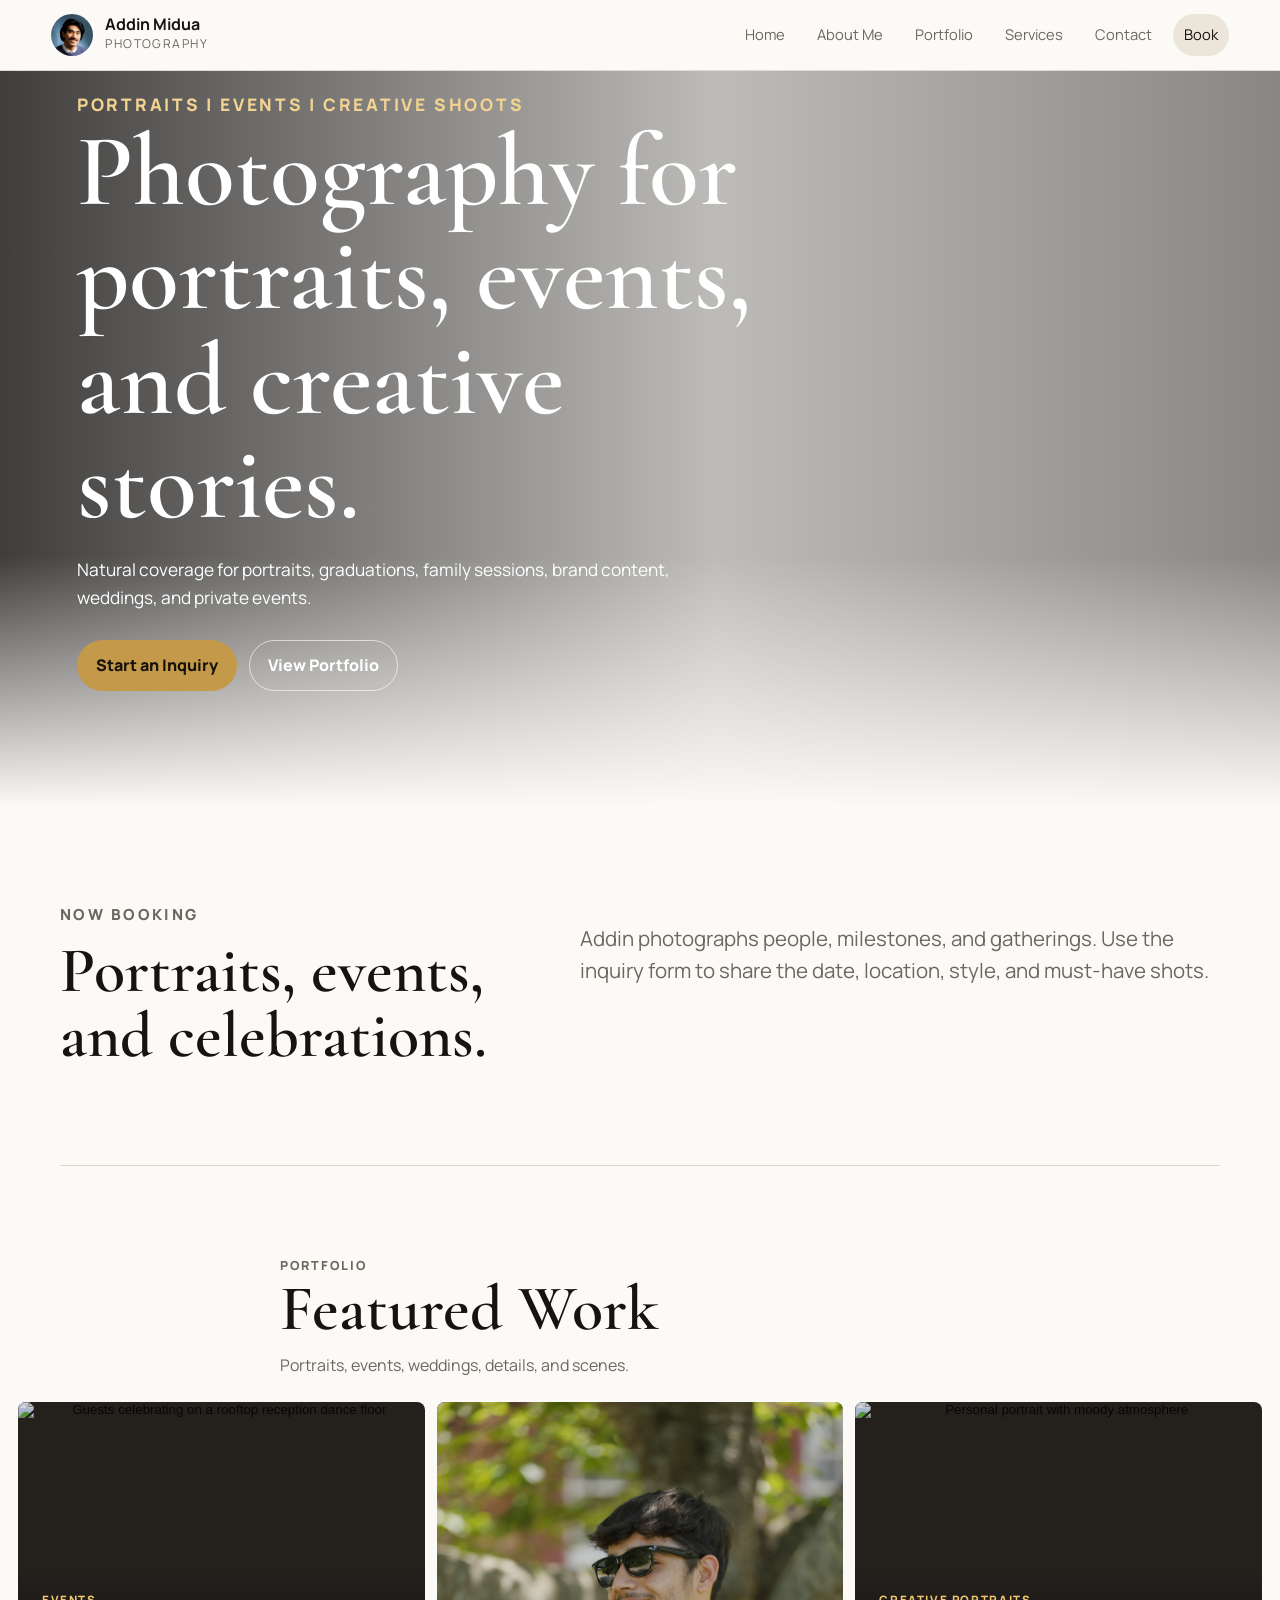
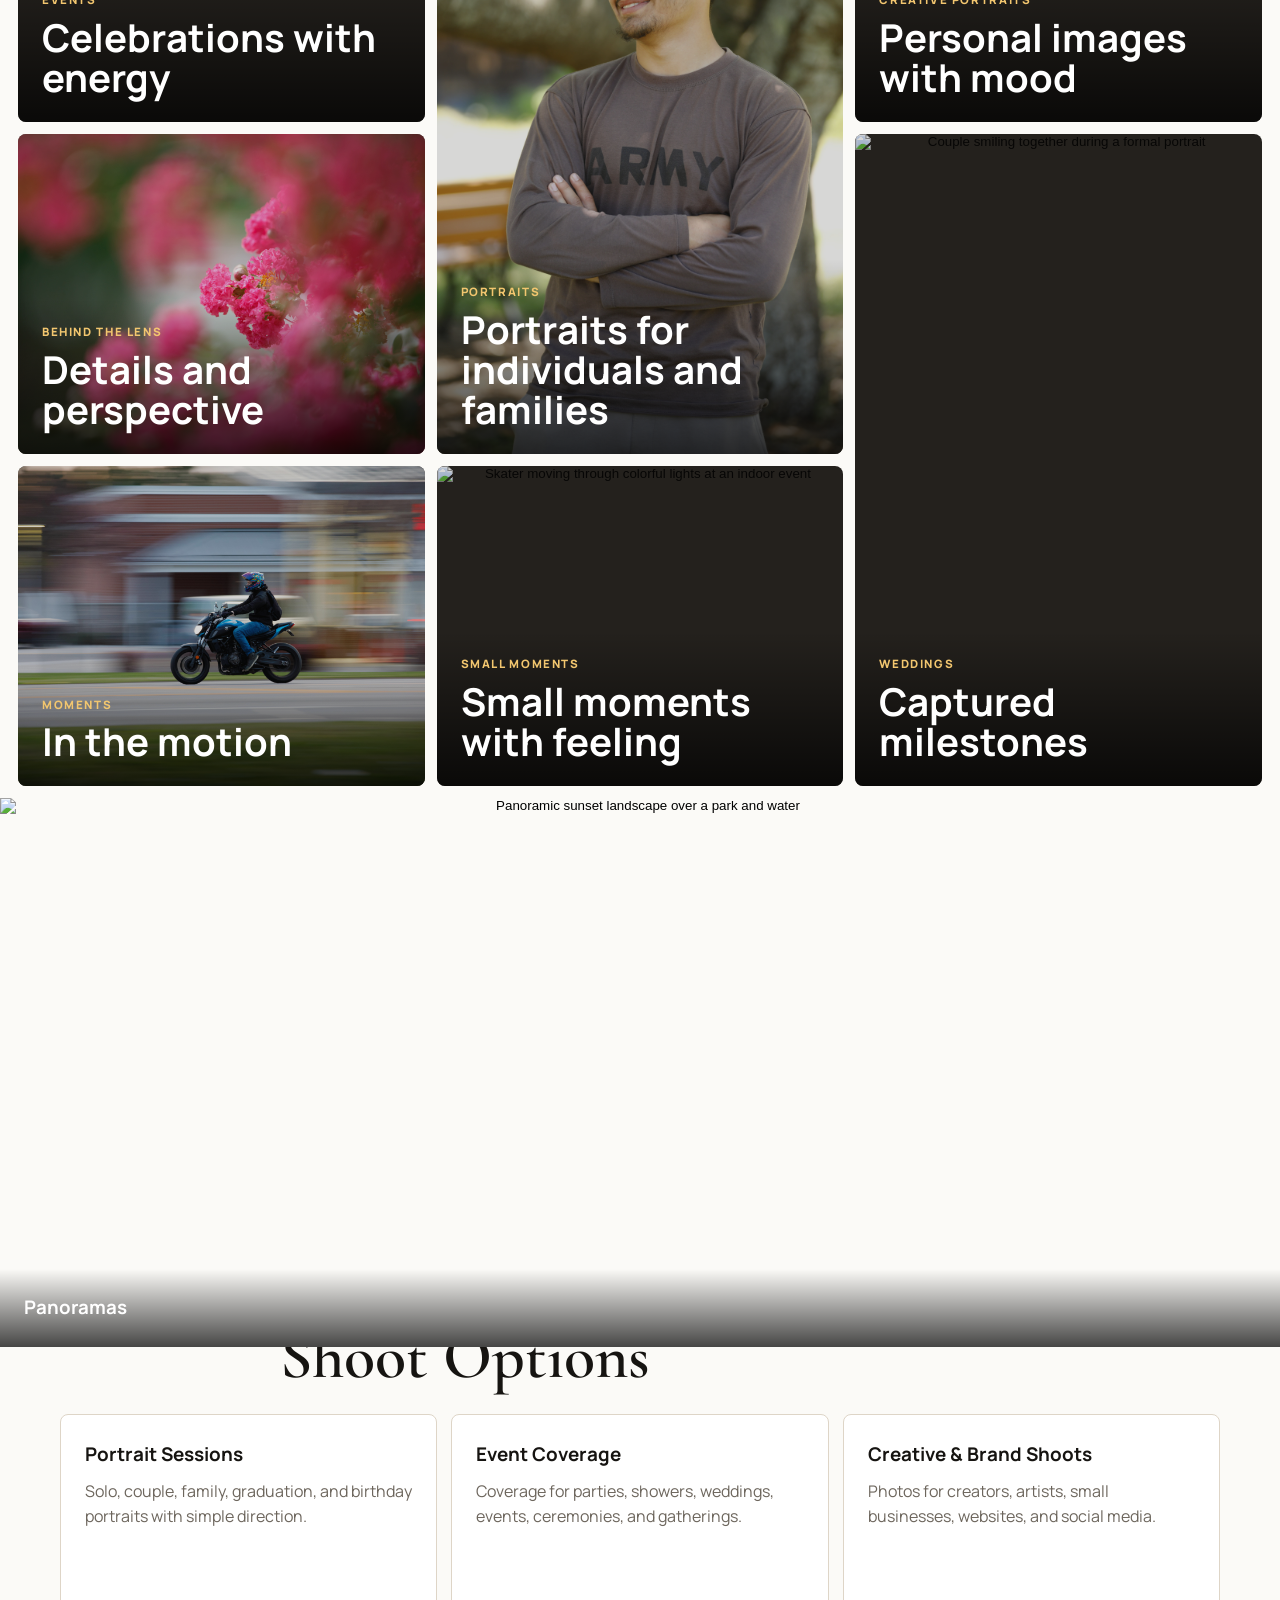
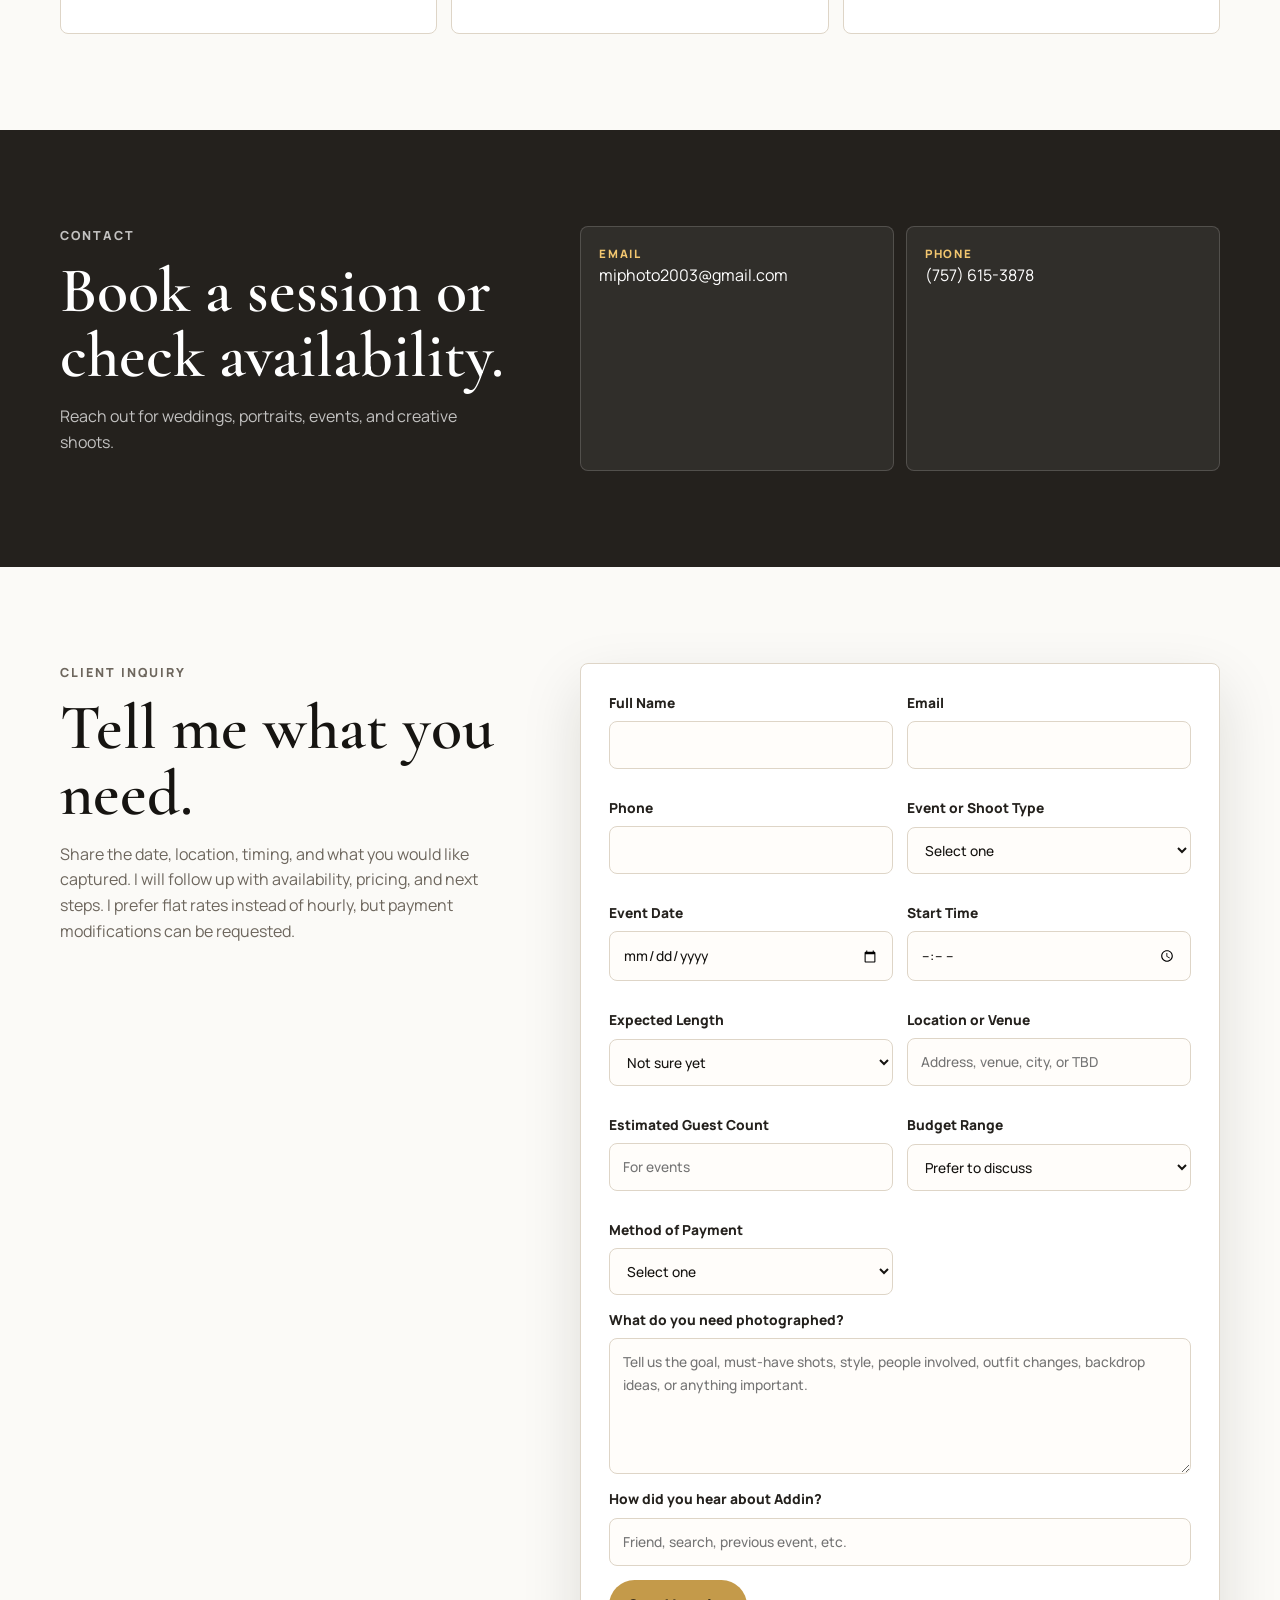
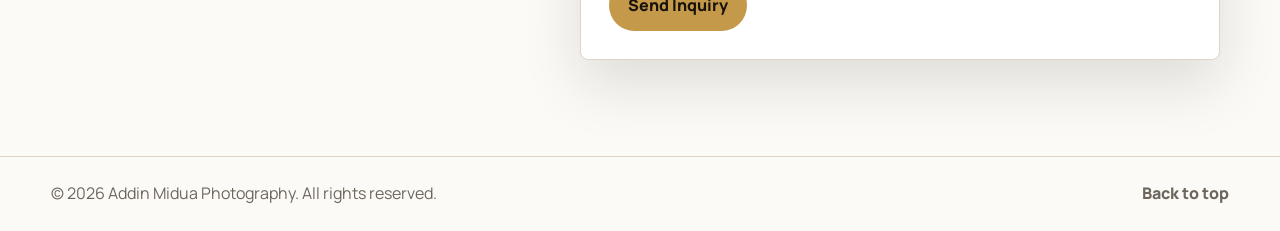
==== index.html @ 6b96e374 "Refresh home gallery, brand mark, and booking form - Swap hero, gallery, and weddings imagery; conve" ====
<!DOCTYPE html>
<html lang="en">
<head>
  <meta charset="UTF-8" />
  <meta name="viewport" content="width=device-width, initial-scale=1.0" />
  <meta name="description" content="Addin Midua Photography portfolio and booking inquiry form." />
  <title>Addin Midua Photography | Portfolio & Booking</title>
  <link rel="preconnect" href="https://fonts.googleapis.com" />
  <link rel="preconnect" href="https://fonts.gstatic.com" crossorigin />
  <link href="https://fonts.googleapis.com/css2?family=Cormorant+Garamond:wght@500;600;700&family=Manrope:wght@400;600;700;800&display=swap" rel="stylesheet" />
  <link rel="stylesheet" href="style.css?v=12" />
  <script src="script.js?v=3" defer></script>
</head>

<body>
  <header class="site-header">
    <a class="brand" href="index.html#top" aria-label="Addin Midua Photography home">
      <span class="brand-mark"><img src="pic1_files/pfp2.jpg" alt="Addin Midua portrait" /></span>
      <span>
        <strong>Addin Midua</strong>
        <small>Photography</small>
      </span>
    </a>

    <nav class="nav" aria-label="Primary navigation">
      <a href="index.html#top">Home</a>
      <a href="about.html">About Me</a>
      <a href="index.html#portfolio">Portfolio</a>
      <a href="index.html#services">Services</a>
      <a href="index.html#contact">Contact</a>
      <a class="nav-cta" href="index.html#booking">Book</a>
    </nav>
  </header>

  <main id="top">
    <section class="hero" aria-labelledby="hero-title">
      <div
        class="hero-media"
        role="img"
        aria-label="Person sitting on a hillside overlooking the city"
        style="background-image: linear-gradient(90deg, rgba(10, 9, 8, 0.78), rgba(10, 9, 8, 0.26) 56%, rgba(10, 9, 8, 0.48)), url('pic1_files/IMG_3028-Pano.jpg');"
      ></div>
      <div class="hero-content">
        <p class="eyebrow">Portraits | Events | Creative Shoots</p>
        <h1 id="hero-title">Photography for portraits, events, and creative stories.</h1>
        <p>
          Natural coverage for portraits, graduations, family sessions, brand content,
          weddings, and private events.
      </p>
      <div class="hero-actions">
        <a class="button primary" href="#booking">Start an Inquiry</a>
          <a class="button secondary" href="#portfolio">View Portfolio</a>
      </div>
      </div>
    </section>

    <section class="intro section-grid">
      <div>
        <p class="eyebrow">Now Booking</p>
        <h2>Portraits, events, and celebrations.</h2>
      </div>
      <p>
        Addin photographs people, milestones, and gatherings. Use the inquiry form to share
        the date, location, style, and must-have shots.
      </p>
    </section>

    <section class="portfolio" id="portfolio" aria-labelledby="portfolio-title">
      <div class="section-heading">
        <p class="eyebrow">Portfolio</p>
        <h2 id="portfolio-title">Featured Work</h2>
        <p>Portraits, events, weddings, details, and scenes.</p>
      </div>

      <div class="gallery">
        <article class="gallery-card">
          <button class="gallery-open" type="button" aria-label="View full image">
            <img src="pic1_files/_M4_9287.jpg" alt="Guests celebrating on a rooftop reception dance floor" />
          </button>
          <div>
            <span>Events</span>
            <h3>Celebrations with energy</h3>
          </div>
        </article>
        <article class="gallery-card portrait-card">
          <button class="gallery-open" type="button" aria-label="View full image">
            <img src="pic1_files/_M4_6016-upright.jpg" alt="Outdoor portrait of a man wearing sunglasses" />
          </button>
          <div>
            <span>Portraits</span>
            <h3>Portraits for individuals and families</h3>
          </div>
        </article>
        <article class="gallery-card">
          <button class="gallery-open" type="button" aria-label="View full image">
            <img src="pic1_files/_MG_5736.jpg" alt="Personal portrait with moody atmosphere" />
          </button>
          <div>
            <span>Creative Portraits</span>
            <h3>Personal images with mood</h3>
          </div>
        </article>
        <article class="gallery-card">
          <button class="gallery-open" type="button" aria-label="View full image">
            <img src="pic1_files/_MG_6605.JPG" alt="Detail shot showing perspective and texture" />
          </button>
          <div>
            <span>Behind the Lens</span>
            <h3> Details and perspective</h3>
          </div>
        </article>
        <article class="gallery-card portrait-card">
          <button class="gallery-open" type="button" aria-label="View full image">
            <img src="pic1_files/_MG_6403fff.JPG" alt="Couple smiling together during a formal portrait" />
          </button>
          <div>
            <span>Weddings</span>
            <h3>Captured milestones</h3>
          </div>
        </article>
        <article class="gallery-card">
          <button class="gallery-open" type="button" aria-label="View full image">
            <img src="pic1_files/_MG_8154.JPG" alt="Subject captured mid-motion" />
          </button>
          <div>
            <span>Moments</span>
            <h3>In the motion</h3>
          </div>
        </article>
        <article class="gallery-card">
          <button class="gallery-open" type="button" aria-label="View full image">
            <img src="pic1_files/_M4_4270.jpg" alt="Skater moving through colorful lights at an indoor event" />
          </button>
          <div>
            <span>Small Moments</span>
            <h3>Small moments with feeling</h3>
          </div>
        </article>
        <article class="panorama-carousel" aria-label="Panoramic portfolio images">
          <div class="panorama-track" id="panoramaTrack">
            <div class="panorama-slide">
              <button class="gallery-open" type="button" aria-label="View full image">
                <img src="pic1_files/panorama.jpg" alt="Panoramic sunset landscape over a park and water" />
              </button>
            </div>
            <div class="panorama-slide">
              <button class="gallery-open" type="button" aria-label="View full image">
                <img src="pic1_files/IMG_3028-Pano.jpg" alt="Wide panoramic landscape photograph" />
              </button>
            </div>
            <div class="panorama-slide">
              <button class="gallery-open" type="button" aria-label="View full image">
                <img src="pic1_files/_MG_3661-Pano.JPG" alt="Wide panoramic photo by Addin Midua" />
              </button>
            </div>
          </div>
          <div class="panorama-label">
            <h3>Panoramas</h3>
          </div>
        </article>
      </div>
    </section>

    <section class="services" id="services" aria-labelledby="services-title">
      <div class="section-heading">
        <p class="eyebrow">Services</p>
        <h2 id="services-title">Shoot Options</h2>
      </div>

      <div class="service-list">
        <article>
          <h3>Portrait Sessions</h3>
          <p>Solo, couple, family, graduation, and birthday portraits with simple direction.</p>
        </article>
        <article>
          <h3>Event Coverage</h3>
          <p>Coverage for parties, showers, weddings, events, ceremonies, and gatherings.</p>
        </article>
        <article>
          <h3>Creative & Brand Shoots</h3>
          <p>Photos for creators, artists, small businesses, websites, and social media.</p>
        </article>
      </div>
    </section>

    <section class="contact-band" id="contact" aria-labelledby="contact-title">
      <div>
        <p class="eyebrow">Contact</p>
        <h2 id="contact-title">Book a session or check availability.</h2>
        <p>Reach out for weddings, portraits, events, and creative shoots.</p>
      </div>

      <div class="contact-cards">
        <a href="mailto:miphoto2003@gmail.com">
          <span>Email</span>
          miphoto2003@gmail.com
        </a>
        <a href="tel:+17576153878">
          <span>Phone</span>
          (757) 615-3878
        </a>
      </div>
    </section>

    <section class="booking" id="booking" aria-labelledby="booking-title">
      <div class="booking-copy">
        <p class="eyebrow">Client Inquiry</p>
        <h2 id="booking-title">Tell me what you need.</h2>
        <p>
          Share the date, location, timing, and what you would like captured. I will follow up
          with availability, pricing, and next steps. I prefer flat rates instead of
          hourly, but payment modifications can be requested.
        </p>
      </div>

      <form
        class="booking-form"
        name="photo-shoot-inquiry"
        method="POST"
        action="https://formsubmit.co/miphoto2003@gmail.com"
      >
        <input type="hidden" name="_subject" value="New photography inquiry from Addin Midua Photography" />
        <input type="hidden" name="_template" value="table" />
        <input type="hidden" name="_captcha" value="false" />
        <input type="hidden" name="_honey" value="" />
        <p class="hidden">
          <label>Leave this field empty: <input name="website" /></label>
        </p>

        <div class="form-grid">
          <label>
            Full Name
            <input name="name" type="text" autocomplete="name" required />
          </label>

          <label>
            Email
            <input name="email" type="email" autocomplete="email" required />
          </label>

          <label>
            Phone
            <input name="phone" type="tel" autocomplete="tel" />
          </label>

          <label>
            Event or Shoot Type
            <select name="shoot_type" required>
              <option value="">Select one</option>
              <option>Portrait session</option>
              <option>Family session</option>
              <option>Graduation</option>
              <option>Wedding or engagement</option>
              <option>Business or brand content</option>
              <option>Private event</option>
              <option>Other</option>
            </select>
          </label>

          <label>
            Event Date
            <input name="event_date" type="date" />
          </label>

          <label>
            Start Time
            <input name="start_time" type="time" />
          </label>

          <label>
            Expected Length
            <select name="expected_length">
              <option value="">Not sure yet</option>
              <option>30 minutes</option>
              <option>1 hour</option>
              <option>2 hours</option>
              <option>3-4 hours</option>
              <option>Full event coverage</option>
            </select>
          </label>

          <label>
            Location or Venue
            <input name="location" type="text" placeholder="Address, venue, city, or TBD" />
          </label>

          <label>
            Estimated Guest Count
            <input name="guest_count" type="number" min="0" placeholder="For events" />
          </label>

          <label>
            Budget Range
            <select name="budget">
              <option value="">Prefer to discuss</option>
              <option>Under $150</option>
              <option>$150-$300</option>
              <option>$300-$600</option>
              <option>$700+</option>
            </select>
          </label>

          <label>
            Method of Payment
            <select name="payment_method">
              <option value="">Select one</option>
              <option>CashApp</option>
              <option>PayPal</option>
              <option>Cash</option>
              <option>Check</option>
            </select>
          </label>
        </div>

        <label>
          What do you need photographed?
          <textarea name="client_needs" rows="5" placeholder="Tell us the goal, must-have shots, style, people involved, outfit changes, backdrop ideas, or anything important." required></textarea>
        </label>

        <label>
          How did you hear about Addin?
          <input name="referral_source" type="text" placeholder="Friend, search, previous event, etc." />
        </label>

        <button class="button primary" type="submit">Send Inquiry</button>
      </form>
    </section>
  </main>

  <div class="lightbox" id="lightbox" aria-hidden="true">
    <button class="lightbox-close" type="button" aria-label="Close full image">Close</button>
    <img class="lightbox-image" src="" alt="" />
  </div>

  <footer class="site-footer">
    <p>&copy; <span id="year"></span> Addin Midua Photography. All rights reserved.</p>
    <a href="#top">Back to top</a>
  </footer>
</body>
</html>
---- style.css ----
:root {
  --ink: #161411;
  --muted: #6d665d;
  --paper: #fbfaf7;
  --panel: #ffffff;
  --soft: #ece5d9;
  --line: #ded5c7;
  --charcoal: #24211d;
  --moss: #637461;
  --clay: #a05e43;
  --gold: #c49a4a;
  --shadow: 0 24px 60px rgba(22, 20, 17, 0.13);
}

* {
  box-sizing: border-box;
}

html {
  scroll-behavior: smooth;
}

body {
  margin: 0;
  overflow-x: hidden;
  background: var(--paper);
  color: var(--ink);
  font-family: "Manrope", ui-sans-serif, system-ui, -apple-system, BlinkMacSystemFont, "Segoe UI", sans-serif;
  font-size: 16px;
  line-height: 1.6;
}

img {
  display: block;
  width: 100%;
}

a {
  color: inherit;
}

.site-header {
  position: sticky;
  top: 0;
  z-index: 20;
  display: flex;
  align-items: center;
  justify-content: space-between;
  gap: 24px;
  padding: 14px clamp(18px, 4vw, 56px);
  border-bottom: 1px solid rgba(222, 213, 199, 0.82);
  background: rgba(251, 250, 247, 0.92);
  backdrop-filter: blur(16px);
}

.brand,
.nav,
.hero-actions,
.contact-cards,
.site-footer {
  display: flex;
  align-items: center;
}

.brand {
  gap: 12px;
  text-decoration: none;
}

.brand-mark {
  display: grid;
  width: 42px;
  height: 42px;
  place-items: center;
  border-radius: 50%;
  background: var(--charcoal);
  color: white;
  font-size: 0.82rem;
  font-weight: 800;
  overflow: hidden;
}

.brand-mark img {
  width: 100%;
  height: 100%;
  object-fit: cover;
  display: block;
}

.brand strong,
.brand small {
  display: block;
}

.brand strong {
  line-height: 1.1;
}

.brand small {
  color: var(--muted);
  font-size: 0.76rem;
  letter-spacing: 0.12em;
  text-transform: uppercase;
}

.nav {
  gap: 10px;
}

.nav a {
  padding: 9px 11px;
  border-radius: 999px;
  color: var(--muted);
  font-size: 0.92rem;
  text-decoration: none;
}

.nav a:hover,
.nav .active,
.nav .nav-cta {
  color: var(--ink);
  background: var(--soft);
}

.hero {
  position: relative;
  min-height: 78vh;
  display: grid;
  align-items: end;
  overflow: hidden;
  isolation: isolate;
}

.hero-media {
  position: absolute;
  inset: 0;
  z-index: -2;
  background:
    linear-gradient(90deg, rgba(10, 9, 8, 0.78), rgba(10, 9, 8, 0.26) 56%, rgba(10, 9, 8, 0.48)),
    url("pic1_files/649018703_18107728813701161_5847595504757515603_n.webp") center / cover;
}

.hero::after {
  content: "";
  position: absolute;
  inset: auto 0 0;
  z-index: -1;
  height: 34%;
  background: linear-gradient(transparent, var(--paper));
}

.hero-content {
  width: min(760px, calc(100% - 36px));
  margin: 0 0 clamp(58px, 9vw, 120px) clamp(18px, 6vw, 78px);
  color: white;
}

.hero-content h1,
.section-heading h2,
.intro h2,
.contact-band h2,
.booking h2,
.thanks h1 {
  margin: 0;
  font-family: "Cormorant Garamond", Georgia, "Times New Roman", serif;
  line-height: 1.02;
  font-weight: 600;
  letter-spacing: 0;
}

.hero-content h1 {
  max-width: 720px;
  font-size: clamp(3rem, 8vw, 7rem);
}

.hero-content p {
  max-width: 610px;
  margin: 20px 0 0;
  font-size: 1.08rem;
}

.eyebrow {
  margin: 0 0 12px;
  color: var(--clay);
  font-size: 0.78rem;
  font-weight: 800;
  letter-spacing: 0.16em;
  text-transform: uppercase;
}

.hero .eyebrow {
  color: #f4d391;
}

.hero-actions {
  gap: 12px;
  flex-wrap: wrap;
  margin-top: 28px;
}

.button {
  display: inline-flex;
  align-items: center;
  justify-content: center;
  min-height: 46px;
  padding: 12px 18px;
  border: 1px solid transparent;
  border-radius: 999px;
  font: inherit;
  font-weight: 800;
  text-decoration: none;
  cursor: pointer;
}

.button.primary {
  background: var(--gold);
  color: #17130c;
}

.button.secondary {
  border-color: rgba(255, 255, 255, 0.62);
  color: white;
}

.button.secondary.dark {
  border-color: var(--line);
  color: var(--ink);
}

.intro,
.services,
.contact-band,
.booking {
  width: min(1160px, calc(100% - 36px));
  margin: 0 auto;
  padding: clamp(54px, 9vw, 96px) 0;
}

.portfolio {
  width: 100%;
  margin: 0 auto;
  padding: clamp(48px, 7vw, 78px) 0;
}

.section-grid,
.contact-band,
.booking {
  display: grid;
  grid-template-columns: minmax(0, 0.82fr) minmax(0, 1.18fr);
  gap: clamp(28px, 6vw, 76px);
}

.intro {
  border-bottom: 1px solid var(--line);
}

.intro h2,
.section-heading h2,
.contact-band h2,
.booking h2 {
  font-size: clamp(2.1rem, 5vw, 4.25rem);
}

.intro p,
.section-heading p,
.contact-band p,
.booking-copy p,
.thanks p {
  color: var(--muted);
}

.intro p {
  font-size: clamp(1.15rem, 1.6vw, 1.45rem);
  line-height: 1.55;
}

.intro .eyebrow {
  font-size: 0.95rem;
}

.section-heading {
  width: min(1160px, calc(100% - 36px));
  max-width: 720px;
  margin: 0 auto 24px;
}

.section-heading p {
  margin: 12px 0 0;
}

.gallery {
  display: grid;
  width: min(1520px, calc(100% - 36px));
  margin: 0 auto;
  grid-template-columns: repeat(3, 1fr);
  grid-auto-rows: 320px;
  gap: 12px;
}

.gallery-card {
  position: relative;
  overflow: hidden;
  border-radius: 8px;
  background: var(--charcoal);
  color: white;
}

.gallery-card.portrait-card {
  grid-row: span 2;
}

.panorama-carousel {
  position: relative;
  grid-column: 1 / -1;
  width: 100vw;
  margin-left: calc(50% - 50vw);
  aspect-ratio: 21 / 9;
  min-height: 360px;
  overflow: hidden;
  border-radius: 0;
  background: var(--paper);
  color: white;
}

.panorama-track {
  display: flex;
  height: 100%;
  transition: transform 0.75s ease;
}

.panorama-slide {
  position: relative;
  flex: 0 0 100%;
  height: 100%;
}

.gallery-open {
  position: absolute;
  inset: 0;
  width: 100%;
  height: 100%;
  padding: 0;
  border: 0;
  background: transparent;
  cursor: zoom-in;
}

.gallery-card img {
  width: 100%;
  height: 100%;
  object-fit: cover;
  object-position: center;
  opacity: 0.82;
  transition: transform 0.45s ease, opacity 0.45s ease;
}

.gallery-card.portrait-card img {
  object-position: center top;
}

.panorama-slide img {
  width: 100%;
  height: 100%;
  object-fit: cover;
  display: block;
}

.gallery-card:hover img {
  transform: scale(1.035);
  opacity: 0.95;
}

.gallery-card div,
.panorama-slide div {
  position: absolute;
  inset: auto 0 0;
  pointer-events: none;
  padding: 24px;
  background: linear-gradient(transparent, rgba(0, 0, 0, 0.72));
}

.panorama-label {
  position: absolute;
  inset: auto 0 0;
  pointer-events: none;
  padding: 24px;
  background: linear-gradient(transparent, rgba(0, 0, 0, 0.72));
  color: white;
  z-index: 2;
}

.panorama-label h3 {
  margin: 0;
  max-width: 440px;
}

.gallery-card span,
.panorama-slide span,
.contact-cards span {
  display: block;
  color: #f2c66f;
  font-size: 0.72rem;
  font-weight: 800;
  letter-spacing: 0.14em;
  text-transform: uppercase;
}

.gallery-card h3,
.panorama-slide h3 {
  max-width: 440px;
  margin: 8px 0 0;
  font-size: clamp(1.35rem, 3vw, 2.5rem);
  line-height: 1.05;
}

.service-list {
  display: grid;
  grid-template-columns: repeat(3, 1fr);
  gap: 14px;
}

.service-list article {
  min-height: 220px;
  padding: 24px;
  border: 1px solid var(--line);
  border-radius: 8px;
  background: var(--panel);
}

.service-list h3 {
  margin: 0 0 10px;
  font-size: 1.18rem;
}

.service-list p {
  margin: 0;
  color: var(--muted);
}

.contact-band {
  width: 100%;
  max-width: none;
  padding-inline: max(18px, calc((100vw - 1160px) / 2));
  background: var(--charcoal);
  color: white;
}

.contact-band p {
  color: rgba(255, 255, 255, 0.72);
}

.contact-cards {
  align-items: stretch;
  display: grid;
  grid-template-columns: repeat(2, minmax(0, 1fr));
  gap: 12px;
}

.contact-cards a,
.contact-cards p {
  margin: 0;
  padding: 18px;
  border: 1px solid rgba(255, 255, 255, 0.16);
  border-radius: 8px;
  background: rgba(255, 255, 255, 0.06);
  color: white;
  text-decoration: none;
}

.booking-form {
  padding: clamp(18px, 3vw, 28px);
  border: 1px solid var(--line);
  border-radius: 8px;
  background: var(--panel);
  box-shadow: var(--shadow);
}

.form-grid {
  display: grid;
  grid-template-columns: repeat(2, minmax(0, 1fr));
  gap: 14px;
}

label {
  display: grid;
  gap: 7px;
  margin-bottom: 14px;
  color: var(--charcoal);
  font-size: 0.86rem;
  font-weight: 800;
}

input,
select,
textarea {
  width: 100%;
  border: 1px solid var(--line);
  border-radius: 8px;
  background: #fffdfa;
  color: var(--ink);
  font: inherit;
  font-weight: 500;
  padding: 12px 13px;
}

textarea {
  resize: vertical;
}

input:focus,
select:focus,
textarea:focus {
  border-color: var(--moss);
  outline: 3px solid rgba(99, 116, 97, 0.18);
}

.hidden {
  display: none;
}

.lightbox {
  position: fixed;
  inset: 0;
  z-index: 100;
  display: none;
  align-items: center;
  justify-content: center;
  padding: 72px 22px 28px;
  background: rgba(12, 10, 8, 0.92);
}

.lightbox.open {
  display: flex;
}

.lightbox-image {
  max-width: 100%;
  max-height: 100%;
  object-fit: contain;
  border-radius: 8px;
  box-shadow: 0 20px 70px rgba(0, 0, 0, 0.45);
}

.lightbox-close {
  position: absolute;
  top: 18px;
  right: 22px;
  min-height: 42px;
  padding: 9px 14px;
  border: 1px solid rgba(255, 255, 255, 0.32);
  border-radius: 999px;
  background: rgba(255, 255, 255, 0.08);
  color: white;
  font: inherit;
  font-weight: 800;
  cursor: pointer;
}

.site-footer {
  justify-content: space-between;
  gap: 18px;
  padding: 24px clamp(18px, 4vw, 56px);
  border-top: 1px solid var(--line);
  color: var(--muted);
}

.site-footer p {
  margin: 0;
}

.site-footer a {
  font-weight: 800;
  text-decoration: none;
}

.about-hero {
  width: 100%;
  min-height: calc(100vh - 71px);
  display: grid;
  grid-template-columns: minmax(0, 1.16fr) minmax(420px, 0.84fr);
  align-items: stretch;
  gap: 0;
  margin: 0 auto;
  padding: 0;
}

.about-copy {
  position: relative;
  z-index: 2;
  grid-row: 1;
  grid-column: 2;
  align-self: center;
  justify-self: end;
  width: min(560px, calc(100% - 28px));
  margin-right: clamp(-360px, 4vw, 72px);
  margin-left: 0;
  padding: clamp(54px, 8vw, 96px) 0;
  transform: translateX(40px);
}

.about-copy h1 {
  max-width: 560px;
  margin: 0;
  font-family: "Cormorant Garamond", Georgia, "Times New Roman", serif;
  font-size: clamp(3rem, 5.35vw, 5.55rem);
  font-weight: 600;
  line-height: 1.02;
  letter-spacing: 0;
}

.about-copy,
.about-image {
  max-width: 100%;
  min-width: 0;
}

.about-copy p {
  width: 100%;
  max-width: 520px;
  margin: 20px 0 0;
  color: var(--muted);
  font-size: 1.05rem;
}

.about-copy .hero-actions {
  margin-top: 30px;
}

.about-image {
  position: relative;
  grid-row: 1;
  grid-column: 1;
  align-self: stretch;
  height: auto;
  min-height: 680px;
  margin: 0;
  overflow: hidden;
  border-radius: 0;
  background: var(--charcoal);
}

.about-image::before {
  content: "";
  position: absolute;
  inset: 0;
  z-index: 1;
  pointer-events: none;
  background: linear-gradient(270deg, var(--paper) 0%, rgba(251, 250, 247, 0.42) 8%, rgba(251, 250, 247, 0) 24%);
}

.about-image img {
  width: 100%;
  height: 100%;
  object-fit: cover;
  object-position: 10% center;
}

.thanks {
  min-height: calc(100vh - 72px);
  display: grid;
  place-items: center;
  padding: 36px 18px;
}

.thanks section {
  width: min(680px, 100%);
  padding: clamp(28px, 6vw, 54px);
  border: 1px solid var(--line);
  border-radius: 8px;
  background: white;
  box-shadow: var(--shadow);
}

.thanks h1 {
  font-size: clamp(2.5rem, 7vw, 5rem);
}

@media (max-width: 860px) {
  .site-header,
  .nav {
    align-items: flex-start;
  }

  .site-header {
    position: static;
    flex-direction: column;
  }

  .nav {
    width: 100%;
    flex-wrap: wrap;
    padding-bottom: 2px;
  }

  .hero {
    min-height: 720px;
  }

  .section-grid,
  .contact-band,
  .booking,
  .about-hero,
  .gallery,
  .service-list,
  .contact-cards,
  .form-grid {
    grid-template-columns: 1fr;
  }

  .about-hero {
    width: 100%;
    min-height: auto;
  }

  .about-copy {
    grid-row: auto;
    grid-column: auto;
    width: min(680px, calc(100% - 36px));
    margin: 0 auto;
  }

  .about-image {
    grid-row: auto;
    grid-column: auto;
    width: 100%;
    height: 420px;
    min-height: 0;
  }

  .about-image::before {
    background: linear-gradient(180deg, var(--paper) 0%, rgba(251, 250, 247, 0) 28%);
  }

  .gallery {
    grid-auto-rows: 240px;
  }

  .gallery-card {
    min-height: 240px;
  }

  .gallery-card.portrait-card {
    grid-row: auto;
    min-height: 320px;
  }

  .panorama-carousel {
    width: auto;
    margin-left: 0;
    min-height: 240px;
    aspect-ratio: 16 / 10;
  }
}

@media (max-width: 560px) {
  .hero-content {
    width: calc(100% - 28px);
    margin-left: 14px;
  }

  .about-hero {
    width: 100%;
  }

  .about-copy {
    width: calc(100% - 28px);
    max-width: 340px;
    margin: 0 auto;
  }

  .hero-content h1 {
    font-size: 2.8rem;
  }

  .about-copy h1 {
    max-width: 340px;
    font-size: 1.92rem;
    overflow-wrap: break-word;
  }

  .about-copy p {
    max-width: 340px;
    font-size: 1rem;
  }

  .nav {
    display: grid;
    grid-template-columns: repeat(3, max-content);
    gap: 8px 6px;
    max-width: 100%;
  }

  .nav a {
    padding: 8px 9px;
    font-size: 0.88rem;
  }

  .button {
    width: 100%;
  }

  .site-footer {
    align-items: flex-start;
    flex-direction: column;
  }
}
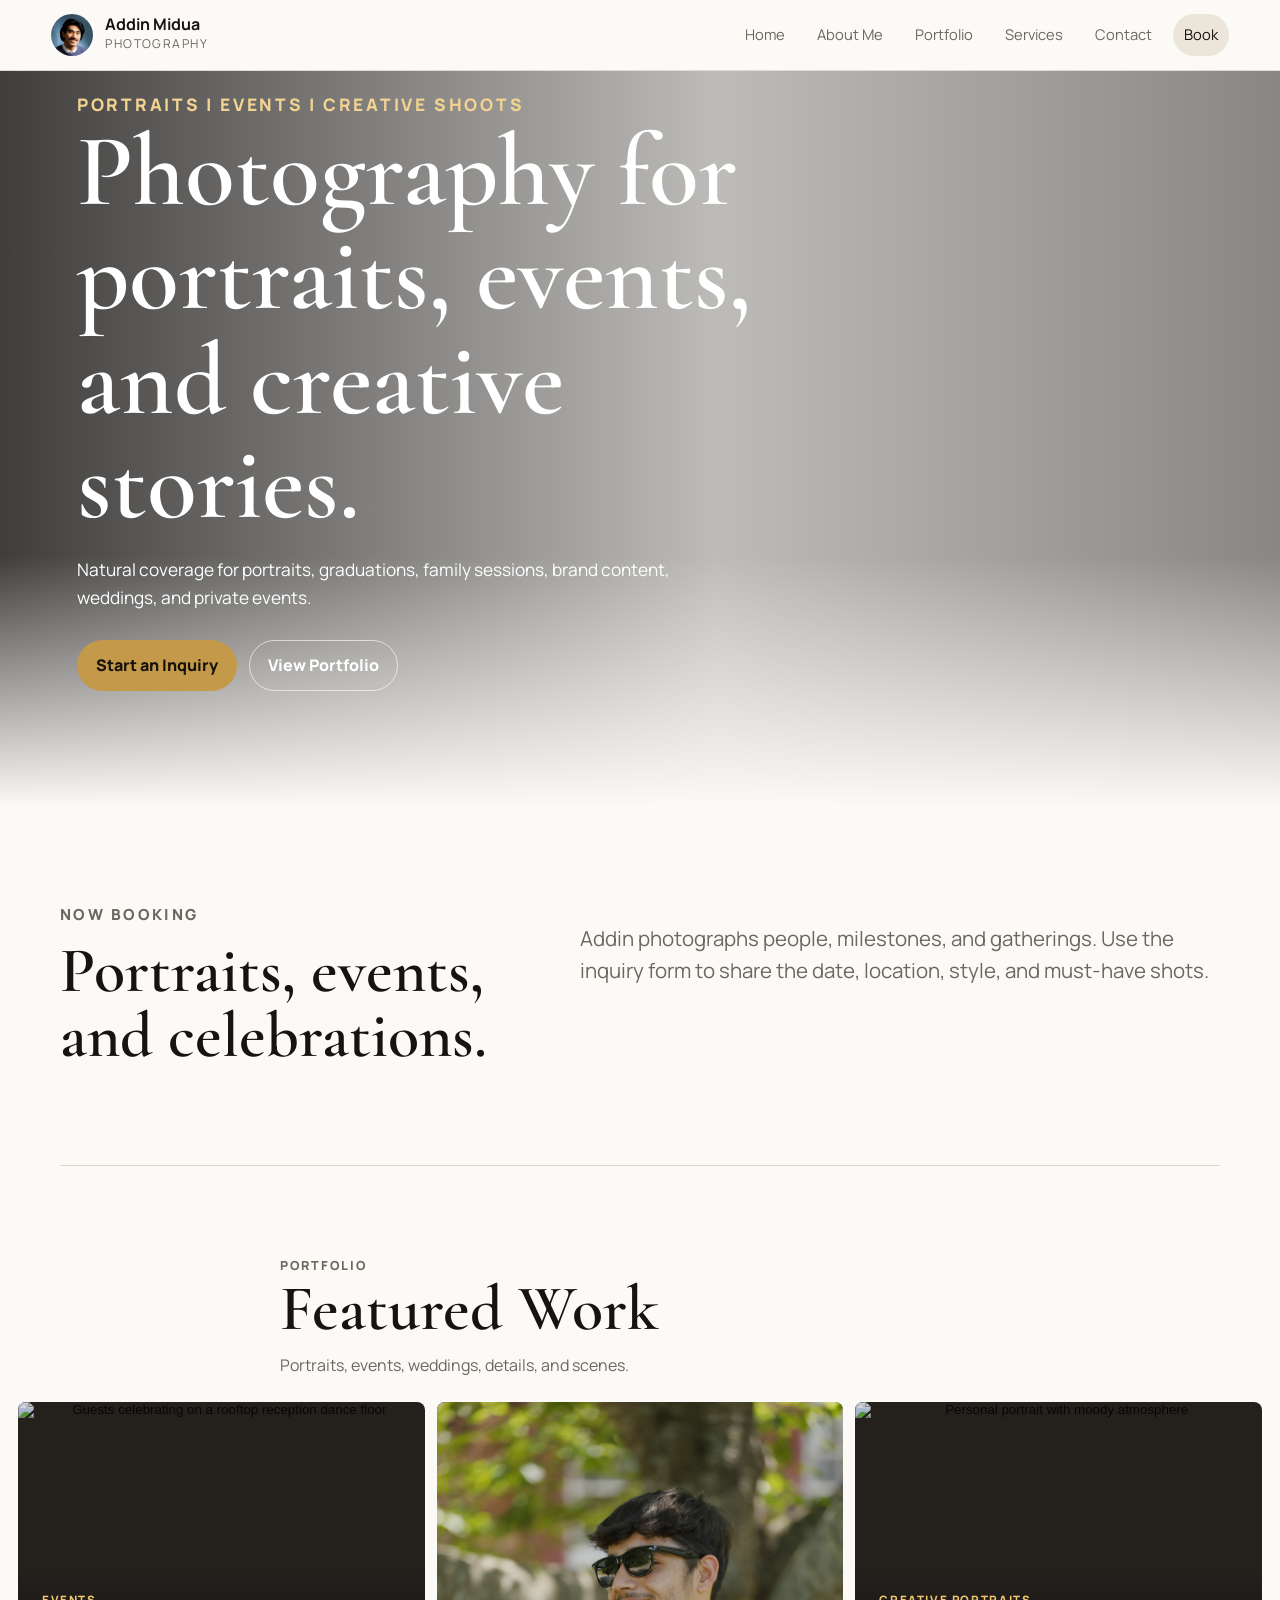
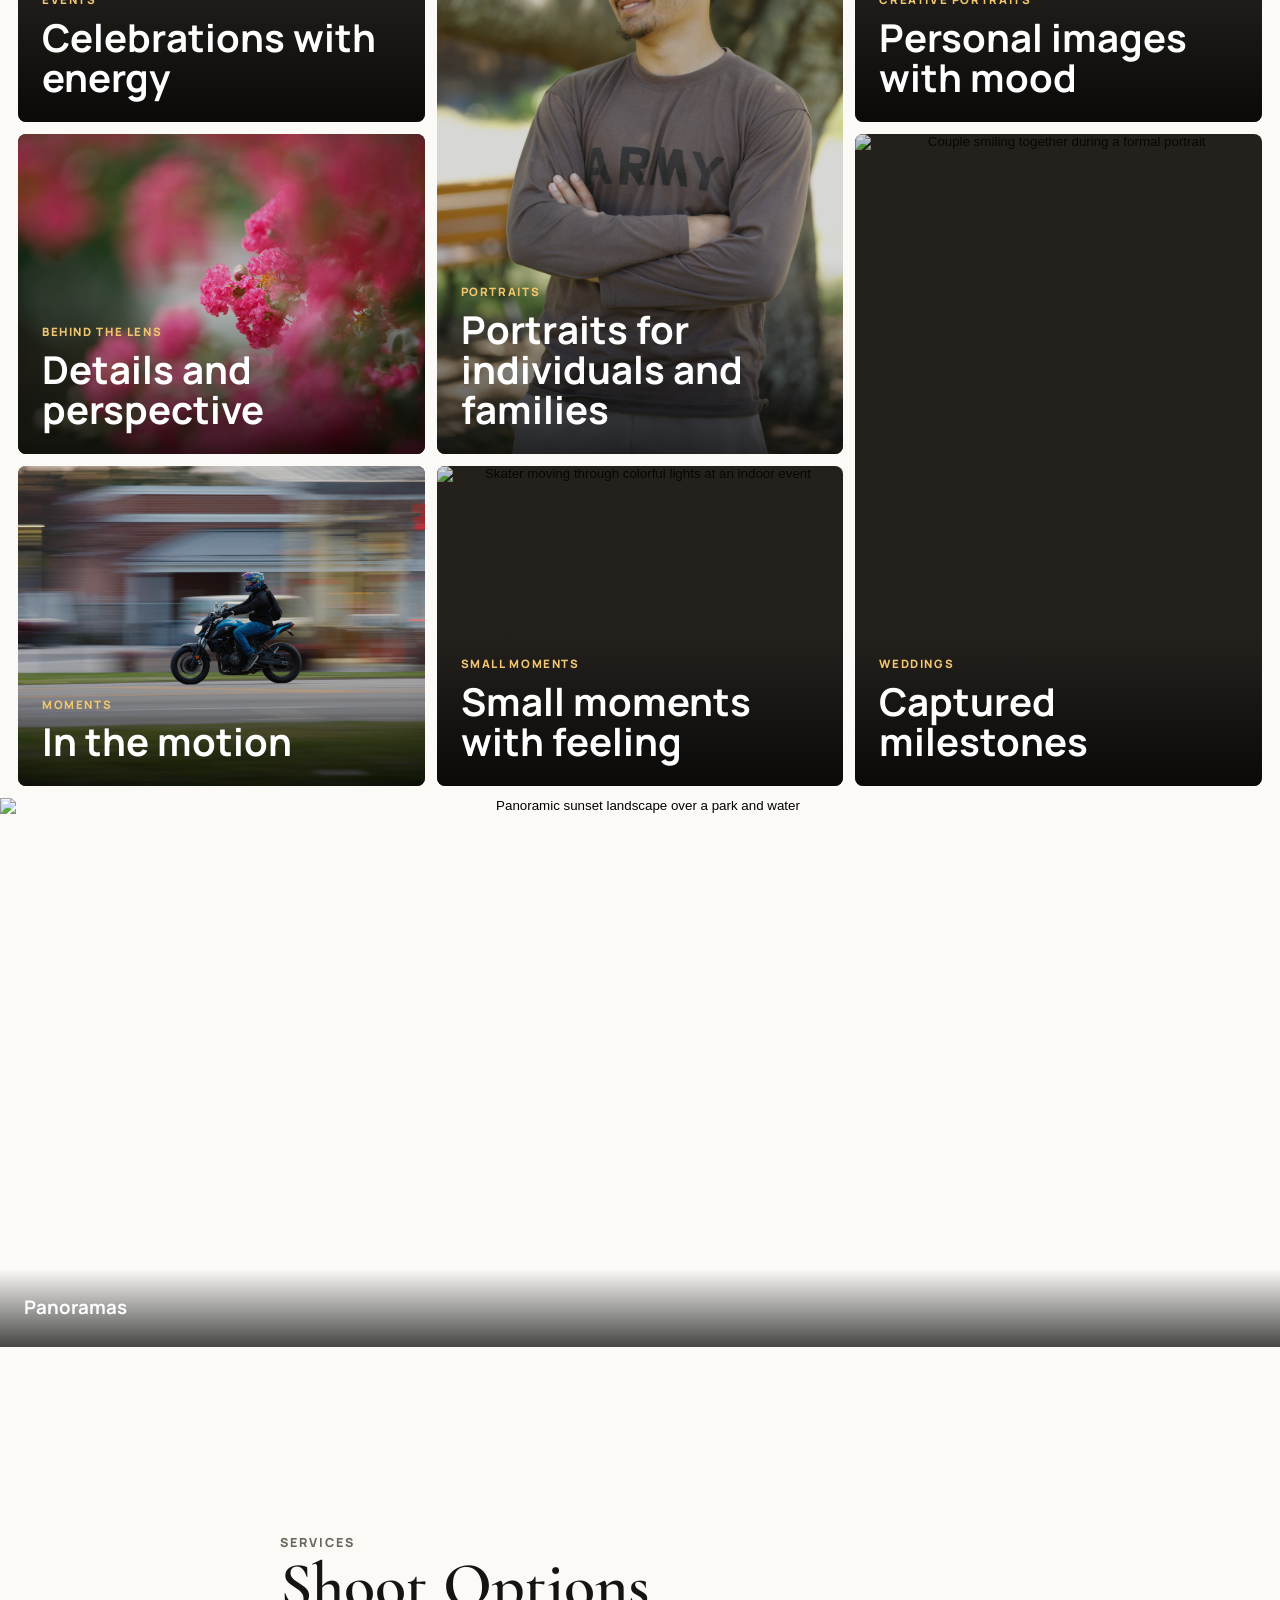
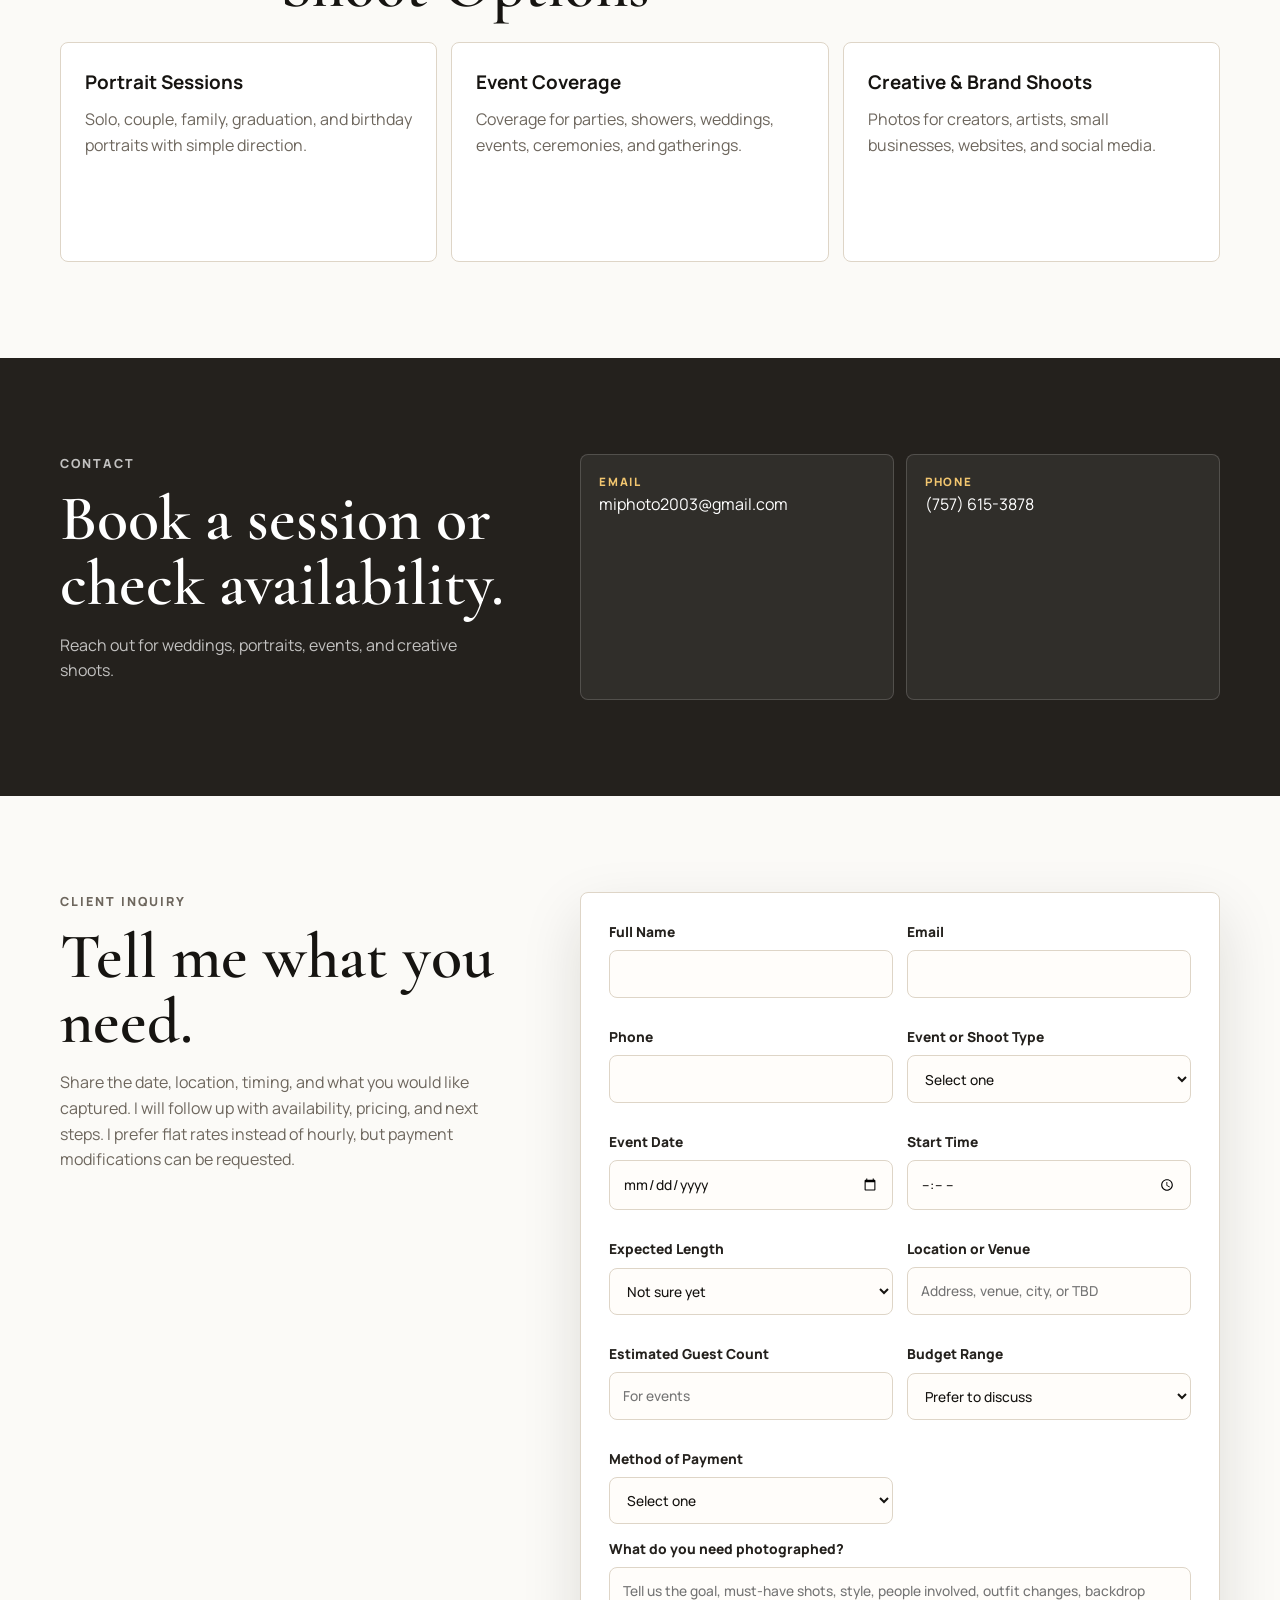
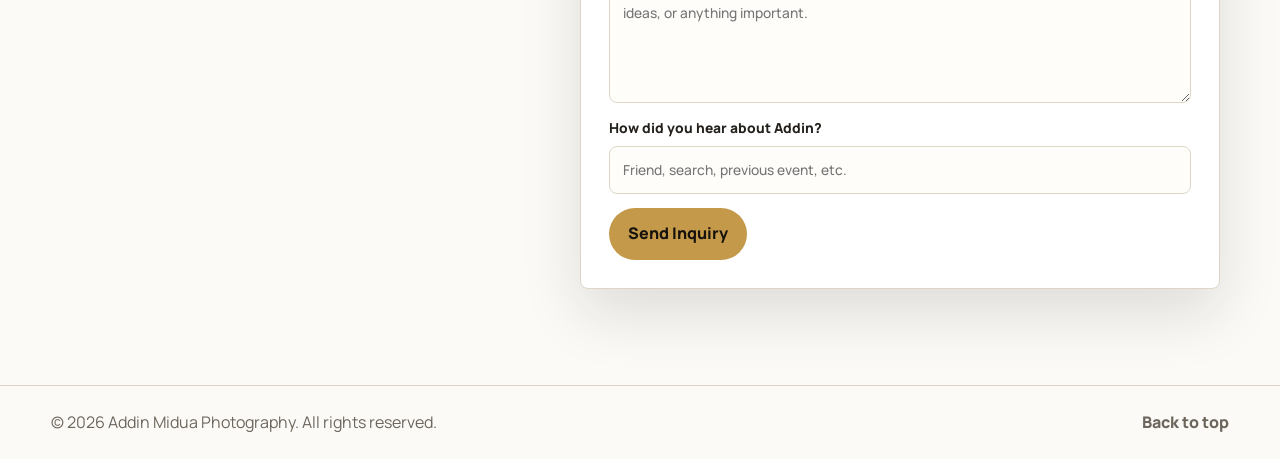
==== commit cb06c37d: "Fix panorama overlapping Services cards on wide screens Moved the panorama carousel out of the galle" ====
--- a/index.html
+++ b/index.html
@@ -8,7 +8,7 @@
   <link rel="preconnect" href="https://fonts.googleapis.com" />
   <link rel="preconnect" href="https://fonts.gstatic.com" crossorigin />
   <link href="https://fonts.googleapis.com/css2?family=Cormorant+Garamond:wght@500;600;700&family=Manrope:wght@400;600;700;800&display=swap" rel="stylesheet" />
-  <link rel="stylesheet" href="style.css?v=12" />
+  <link rel="stylesheet" href="style.css?v=13" />
   <script src="script.js?v=3" defer></script>
 </head>
 
@@ -136,29 +136,30 @@
             <h3>Small moments with feeling</h3>
           </div>
         </article>
-        <article class="panorama-carousel" aria-label="Panoramic portfolio images">
-          <div class="panorama-track" id="panoramaTrack">
-            <div class="panorama-slide">
-              <button class="gallery-open" type="button" aria-label="View full image">
-                <img src="pic1_files/panorama.jpg" alt="Panoramic sunset landscape over a park and water" />
-              </button>
-            </div>
-            <div class="panorama-slide">
-              <button class="gallery-open" type="button" aria-label="View full image">
-                <img src="pic1_files/IMG_3028-Pano.jpg" alt="Wide panoramic landscape photograph" />
-              </button>
-            </div>
-            <div class="panorama-slide">
-              <button class="gallery-open" type="button" aria-label="View full image">
-                <img src="pic1_files/_MG_3661-Pano.JPG" alt="Wide panoramic photo by Addin Midua" />
-              </button>
-            </div>
-          </div>
-          <div class="panorama-label">
-            <h3>Panoramas</h3>
-          </div>
-        </article>
-      </div>
+      </div>
+
+      <article class="panorama-carousel" aria-label="Panoramic portfolio images">
+        <div class="panorama-track" id="panoramaTrack">
+          <div class="panorama-slide">
+            <button class="gallery-open" type="button" aria-label="View full image">
+              <img src="pic1_files/panorama.jpg" alt="Panoramic sunset landscape over a park and water" />
+            </button>
+          </div>
+          <div class="panorama-slide">
+            <button class="gallery-open" type="button" aria-label="View full image">
+              <img src="pic1_files/IMG_3028-Pano.jpg" alt="Wide panoramic landscape photograph" />
+            </button>
+          </div>
+          <div class="panorama-slide">
+            <button class="gallery-open" type="button" aria-label="View full image">
+              <img src="pic1_files/_MG_3661-Pano.JPG" alt="Wide panoramic photo by Addin Midua" />
+            </button>
+          </div>
+        </div>
+        <div class="panorama-label">
+          <h3>Panoramas</h3>
+        </div>
+      </article>
     </section>
 
     <section class="services" id="services" aria-labelledby="services-title">
--- a/style.css
+++ b/style.css
@@ -311,9 +311,10 @@
 
 .panorama-carousel {
   position: relative;
-  grid-column: 1 / -1;
+  display: block;
   width: 100vw;
   margin-left: calc(50% - 50vw);
+  margin-top: 12px;
   aspect-ratio: 21 / 9;
   min-height: 360px;
   overflow: hidden;
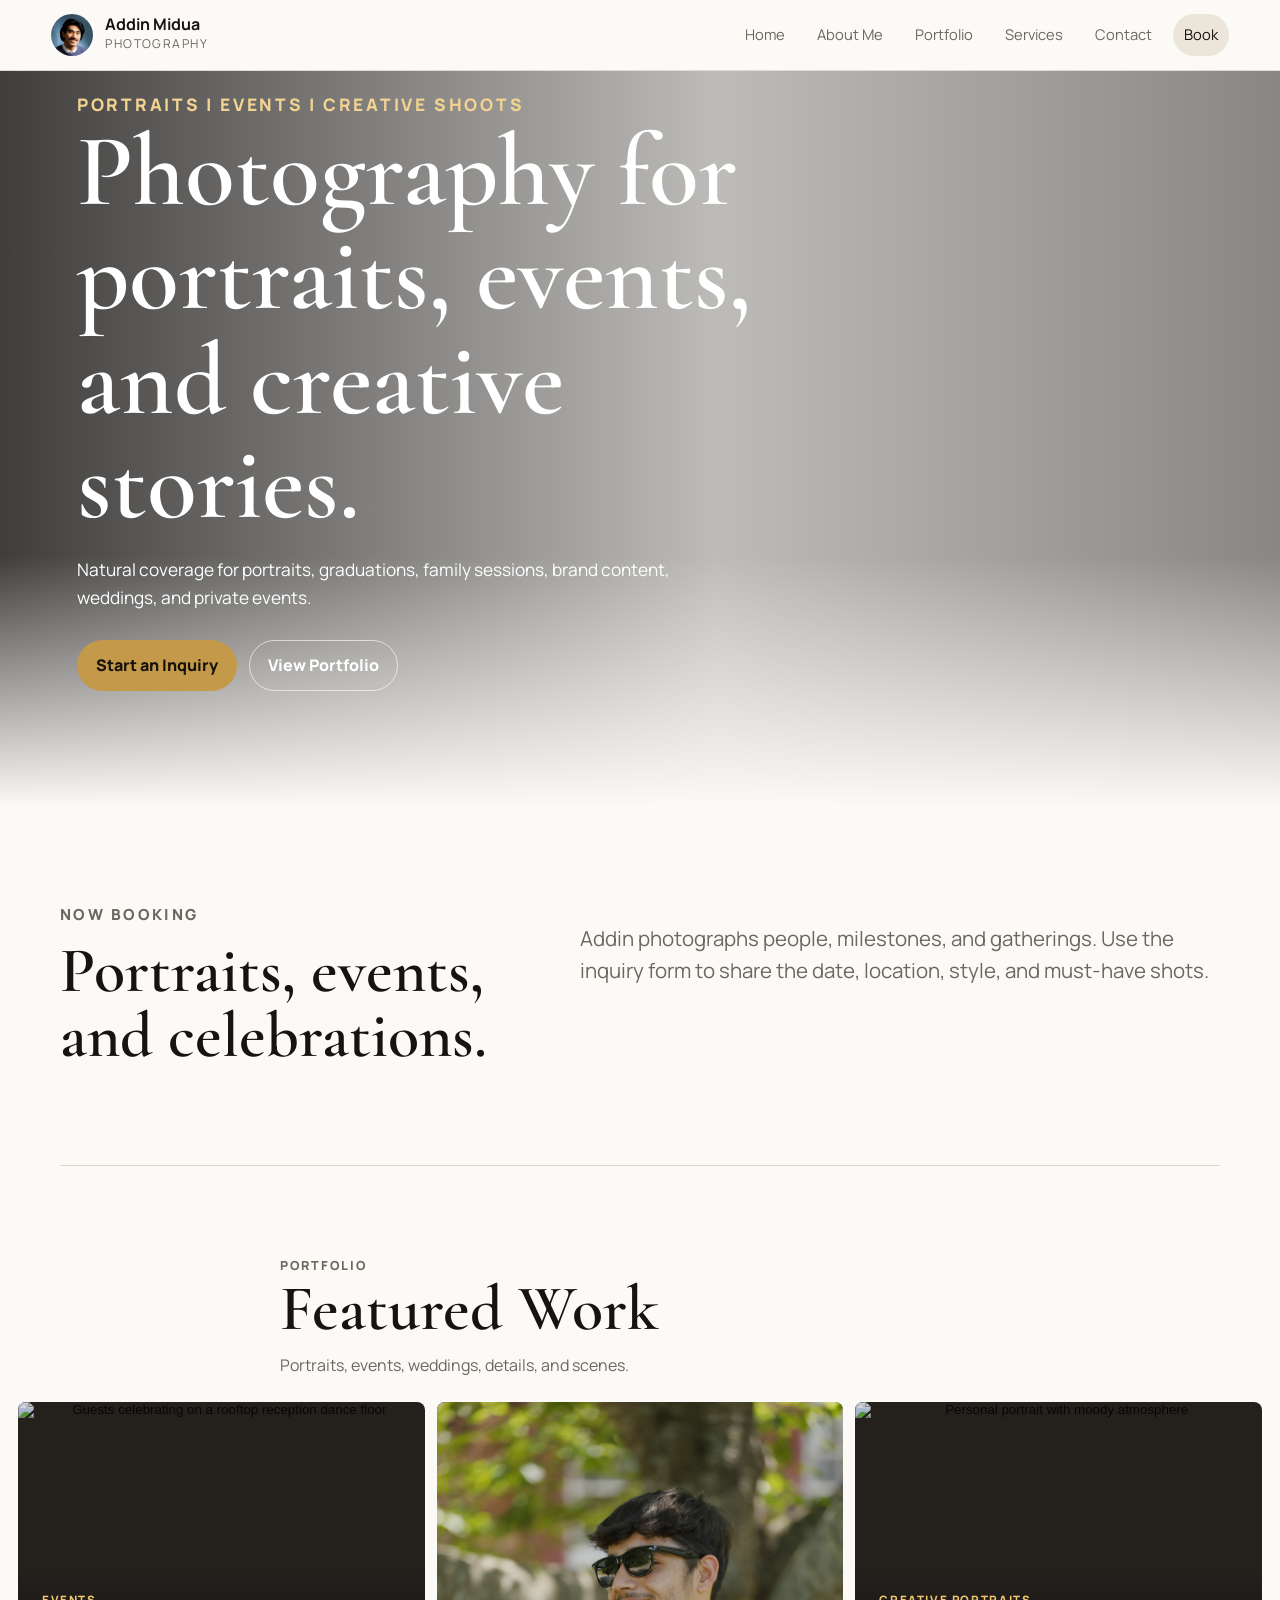
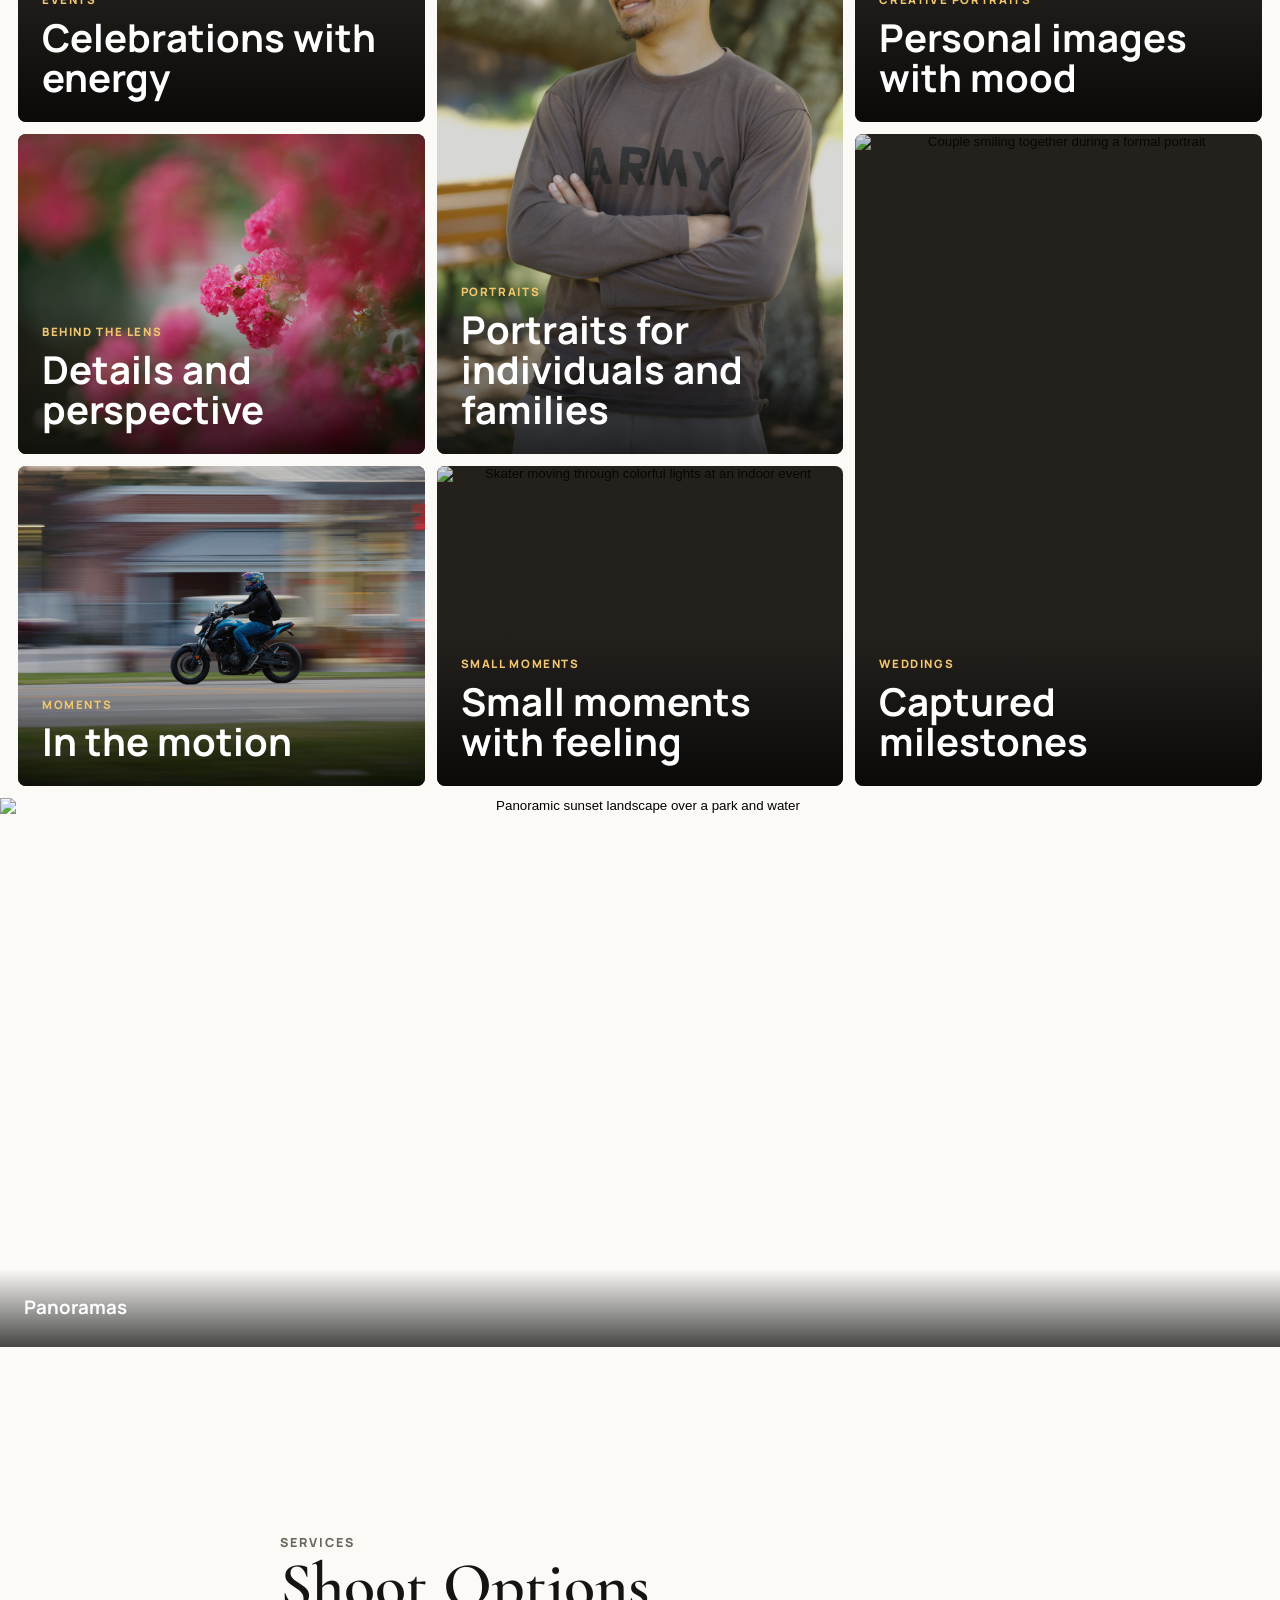
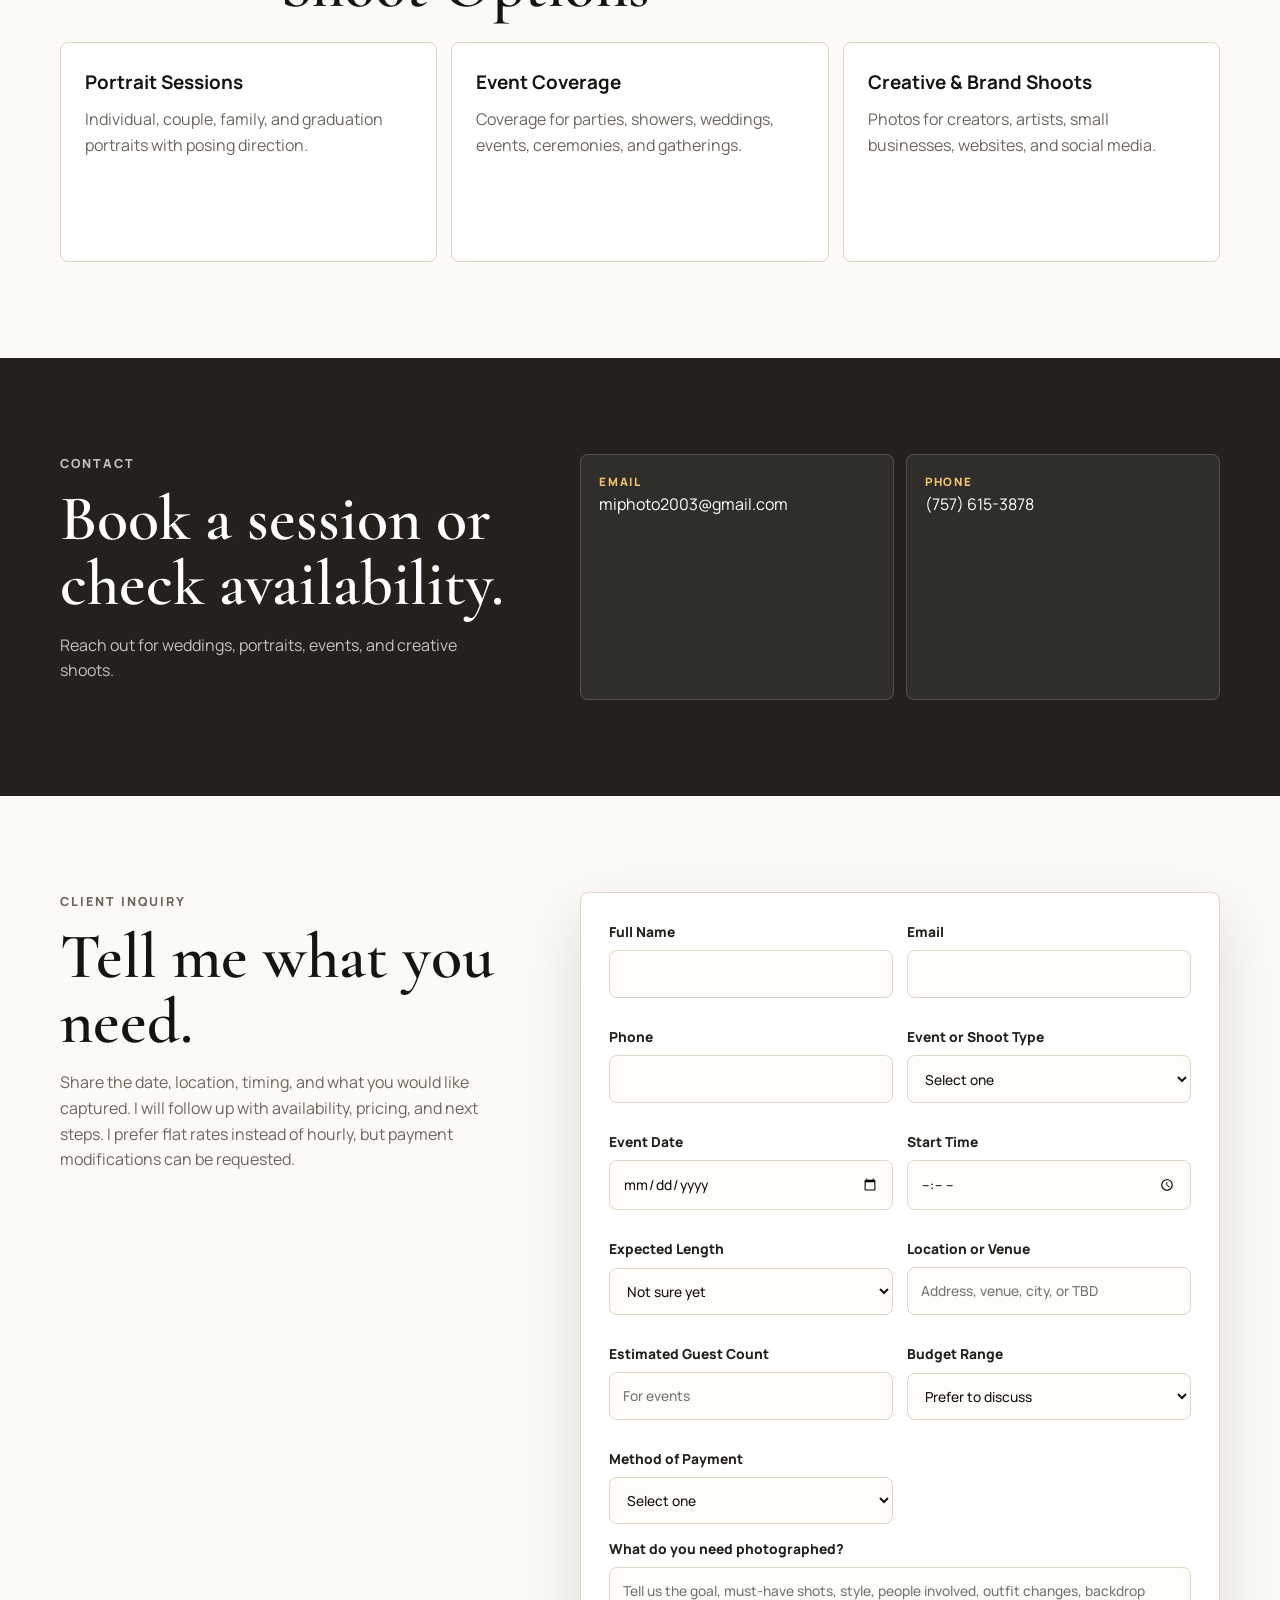
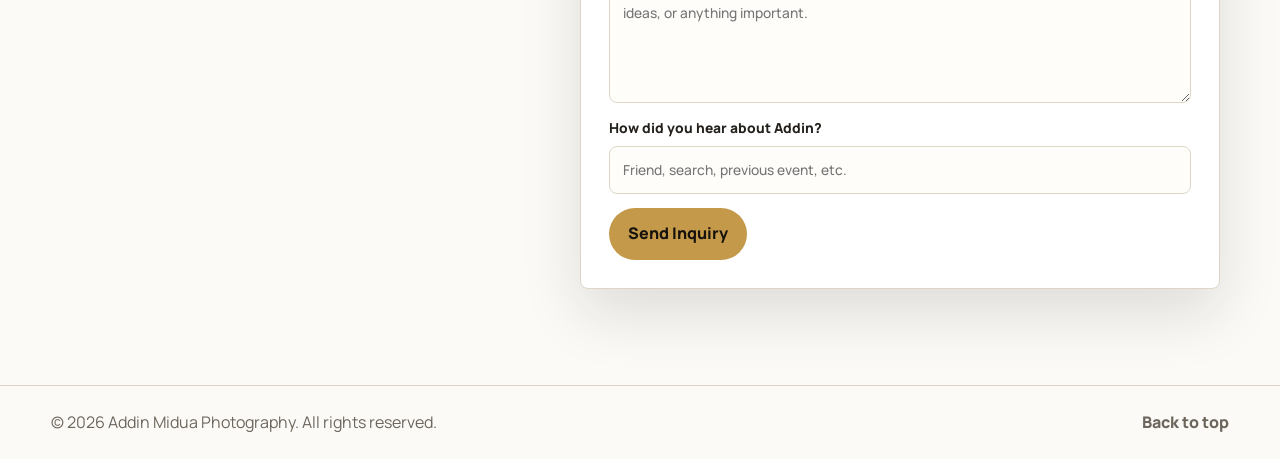
==== commit 6f5561fc: "Add CNAME for addinmidua.com custom domain Configures GitHub Pages to serve the site on the new addi" ====
--- a/index.html
+++ b/index.html
@@ -171,7 +171,7 @@
       <div class="service-list">
         <article>
           <h3>Portrait Sessions</h3>
-          <p>Solo, couple, family, graduation, and birthday portraits with simple direction.</p>
+          <p>Individual, couple, family, and graduation portraits with posing direction.</p>
         </article>
         <article>
           <h3>Event Coverage</h3>
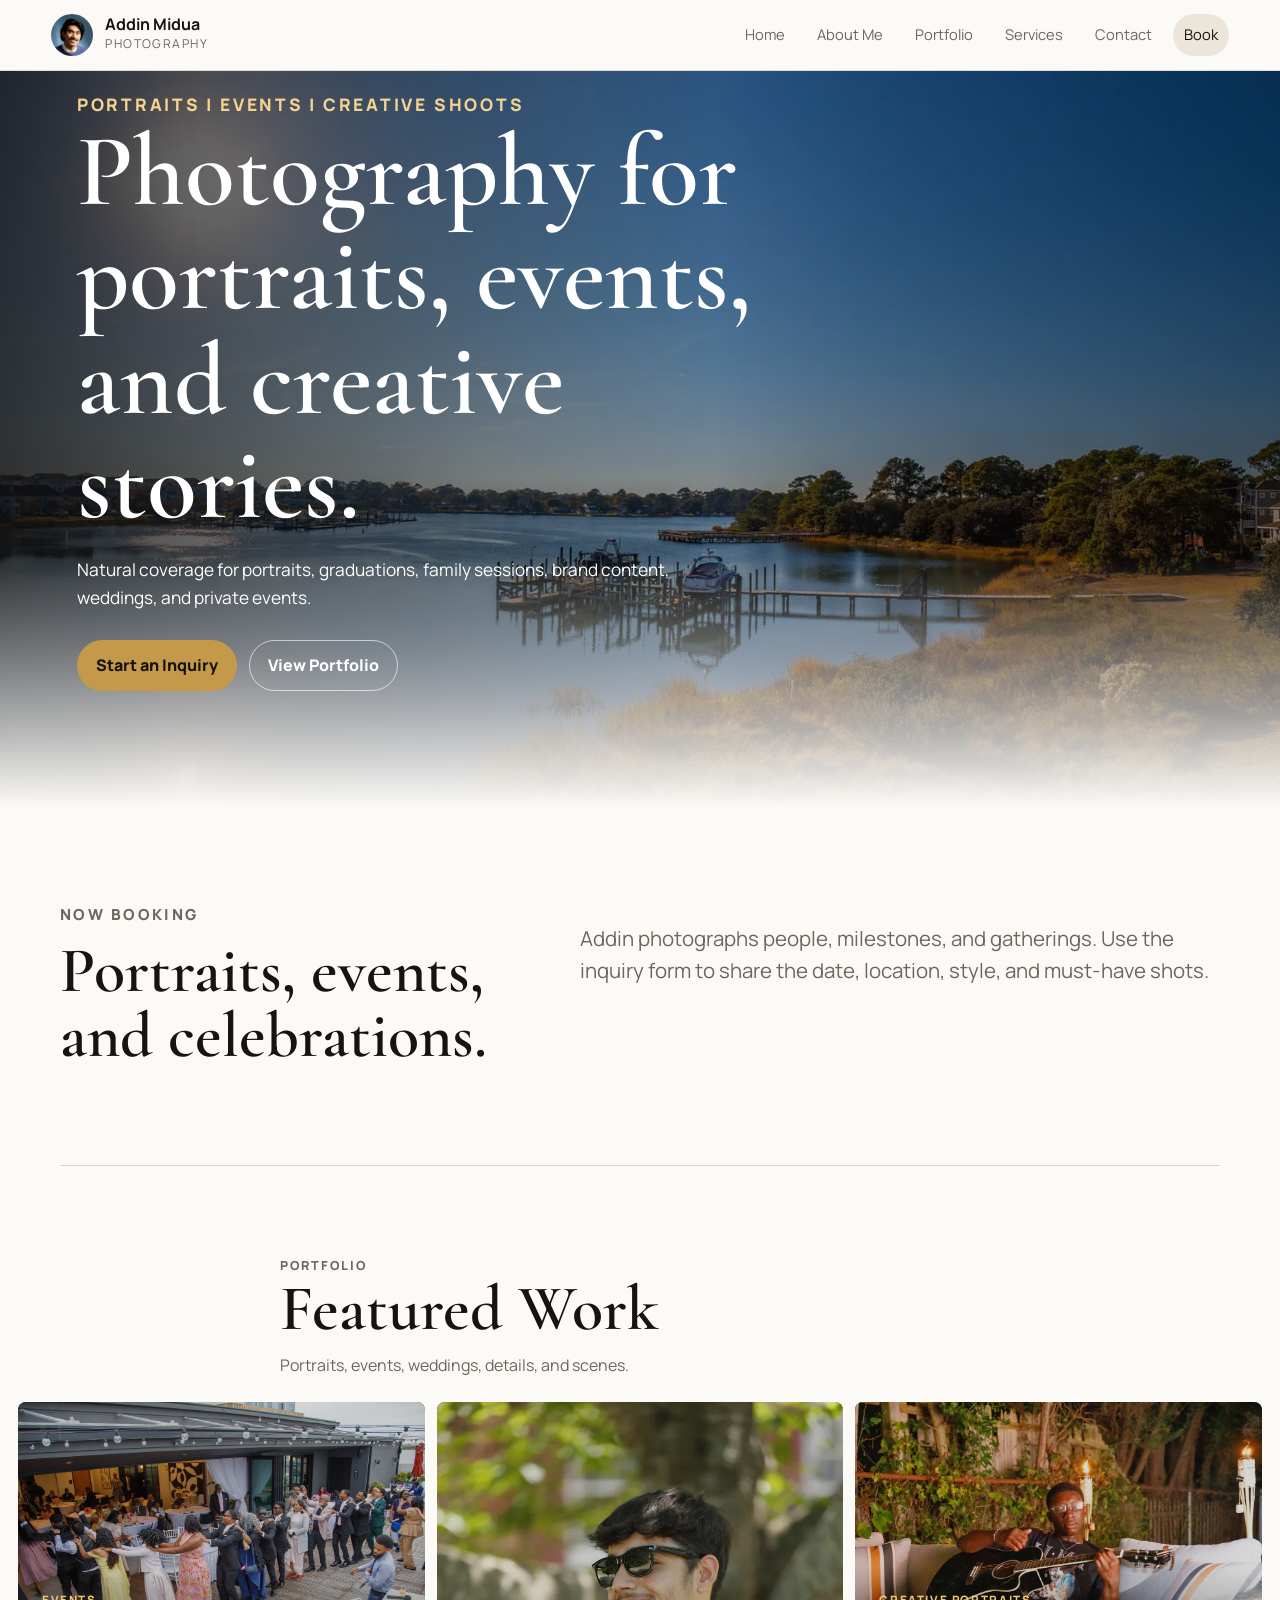
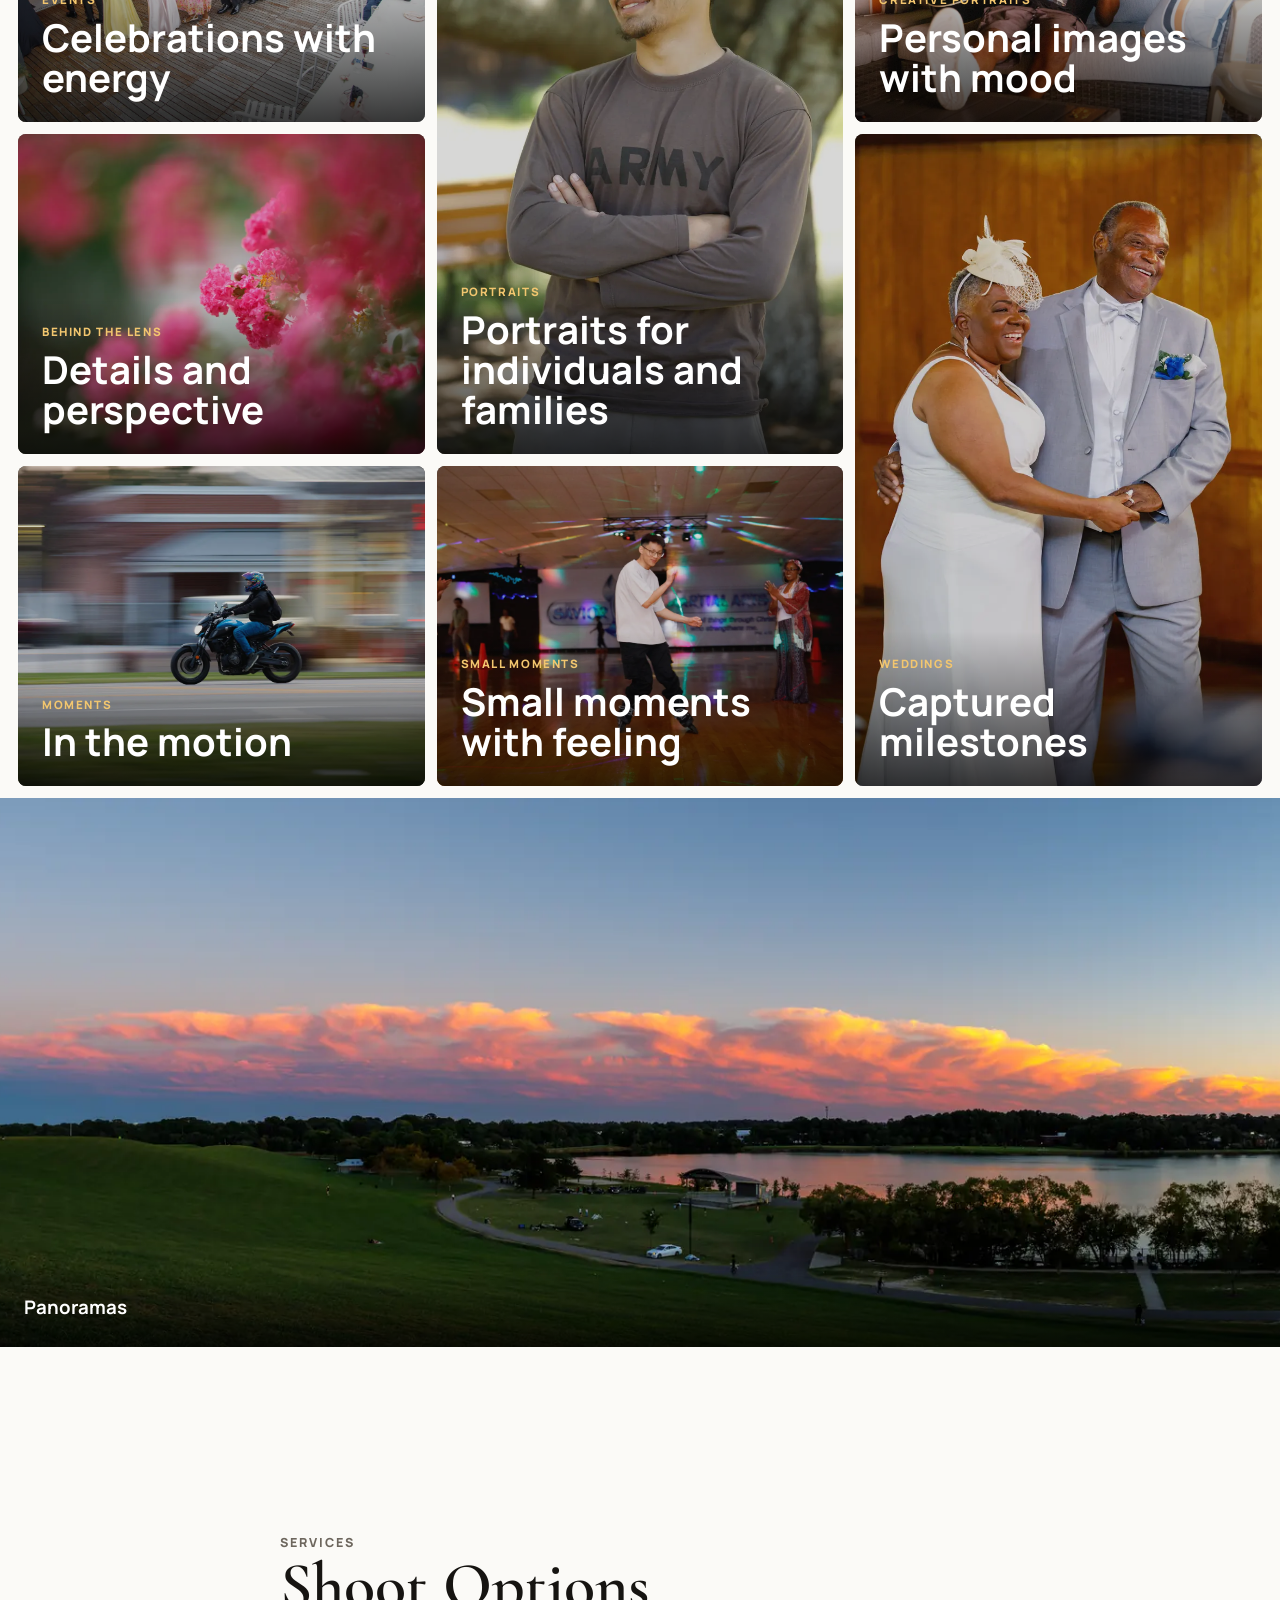
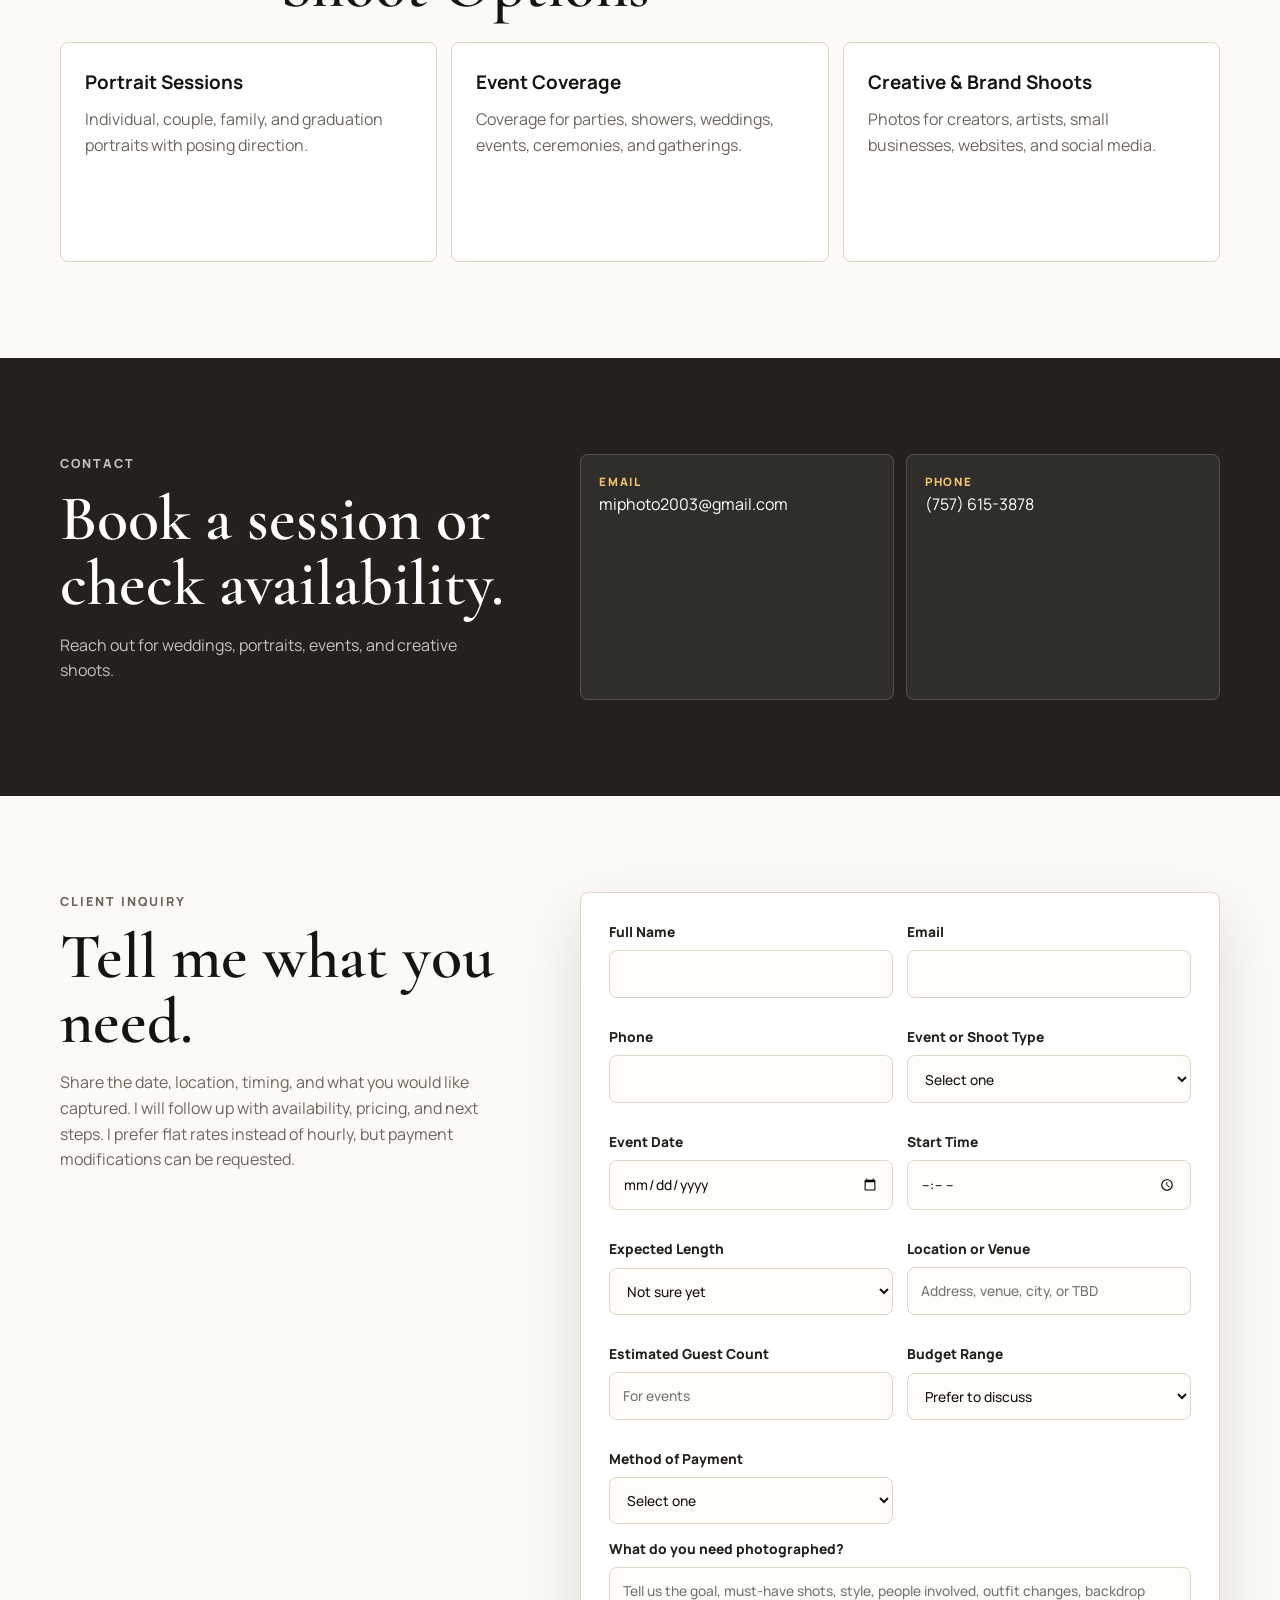
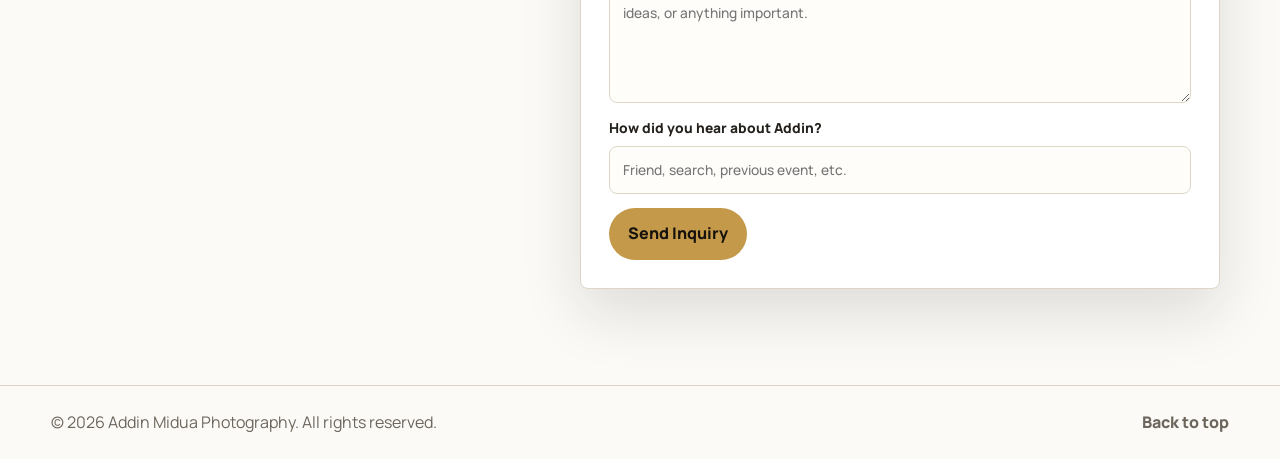
==== commit b6365f99: "Optimize gallery images and mobile layout" ====
--- a/index.html
+++ b/index.html
@@ -8,14 +8,14 @@
   <link rel="preconnect" href="https://fonts.googleapis.com" />
   <link rel="preconnect" href="https://fonts.gstatic.com" crossorigin />
   <link href="https://fonts.googleapis.com/css2?family=Cormorant+Garamond:wght@500;600;700&family=Manrope:wght@400;600;700;800&display=swap" rel="stylesheet" />
-  <link rel="stylesheet" href="style.css?v=13" />
+  <link rel="stylesheet" href="style.css?v=16" />
   <script src="script.js?v=3" defer></script>
 </head>
 
 <body>
   <header class="site-header">
     <a class="brand" href="index.html#top" aria-label="Addin Midua Photography home">
-      <span class="brand-mark"><img src="pic1_files/pfp2.jpg" alt="Addin Midua portrait" /></span>
+      <span class="brand-mark"><img src="pic1_files/pfp2-opt.webp" alt="Addin Midua portrait" /></span>
       <span>
         <strong>Addin Midua</strong>
         <small>Photography</small>
@@ -38,7 +38,7 @@
         class="hero-media"
         role="img"
         aria-label="Person sitting on a hillside overlooking the city"
-        style="background-image: linear-gradient(90deg, rgba(10, 9, 8, 0.78), rgba(10, 9, 8, 0.26) 56%, rgba(10, 9, 8, 0.48)), url('pic1_files/IMG_3028-Pano.jpg');"
+        style="background-image: linear-gradient(90deg, rgba(10, 9, 8, 0.78), rgba(10, 9, 8, 0.26) 56%, rgba(10, 9, 8, 0.48)), url('pic1_files/IMG_3028-Pano-opt.webp');"
       ></div>
       <div class="hero-content">
         <p class="eyebrow">Portraits | Events | Creative Shoots</p>
@@ -75,7 +75,7 @@
       <div class="gallery">
         <article class="gallery-card">
           <button class="gallery-open" type="button" aria-label="View full image">
-            <img src="pic1_files/_M4_9287.jpg" alt="Guests celebrating on a rooftop reception dance floor" />
+            <img src="pic1_files/_M4_9287-opt.webp" alt="Guests celebrating on a rooftop reception dance floor" loading="lazy" decoding="async" />
           </button>
           <div>
             <span>Events</span>
@@ -84,7 +84,7 @@
         </article>
         <article class="gallery-card portrait-card">
           <button class="gallery-open" type="button" aria-label="View full image">
-            <img src="pic1_files/_M4_6016-upright.jpg" alt="Outdoor portrait of a man wearing sunglasses" />
+            <img src="pic1_files/_M4_6016-upright-opt.webp" alt="Outdoor portrait of a man wearing sunglasses" loading="lazy" decoding="async" />
           </button>
           <div>
             <span>Portraits</span>
@@ -93,7 +93,7 @@
         </article>
         <article class="gallery-card">
           <button class="gallery-open" type="button" aria-label="View full image">
-            <img src="pic1_files/_MG_5736.jpg" alt="Personal portrait with moody atmosphere" />
+            <img src="pic1_files/_MG_5736-opt.webp" alt="Personal portrait with moody atmosphere" loading="lazy" decoding="async" />
           </button>
           <div>
             <span>Creative Portraits</span>
@@ -102,7 +102,7 @@
         </article>
         <article class="gallery-card">
           <button class="gallery-open" type="button" aria-label="View full image">
-            <img src="pic1_files/_MG_6605.JPG" alt="Detail shot showing perspective and texture" />
+            <img src="pic1_files/_MG_6605-opt.webp" alt="Detail shot showing perspective and texture" loading="lazy" decoding="async" />
           </button>
           <div>
             <span>Behind the Lens</span>
@@ -111,7 +111,7 @@
         </article>
         <article class="gallery-card portrait-card">
           <button class="gallery-open" type="button" aria-label="View full image">
-            <img src="pic1_files/_MG_6403fff.JPG" alt="Couple smiling together during a formal portrait" />
+            <img src="pic1_files/_MG_6403fff-opt.webp" alt="Couple smiling together during a formal portrait" loading="lazy" decoding="async" />
           </button>
           <div>
             <span>Weddings</span>
@@ -120,7 +120,7 @@
         </article>
         <article class="gallery-card">
           <button class="gallery-open" type="button" aria-label="View full image">
-            <img src="pic1_files/_MG_8154.JPG" alt="Subject captured mid-motion" />
+            <img src="pic1_files/_MG_8154-opt.webp" alt="Subject captured mid-motion" loading="lazy" decoding="async" />
           </button>
           <div>
             <span>Moments</span>
@@ -129,7 +129,7 @@
         </article>
         <article class="gallery-card">
           <button class="gallery-open" type="button" aria-label="View full image">
-            <img src="pic1_files/_M4_4270.jpg" alt="Skater moving through colorful lights at an indoor event" />
+            <img src="pic1_files/_M4_4270-opt.webp" alt="Skater moving through colorful lights at an indoor event" loading="lazy" decoding="async" />
           </button>
           <div>
             <span>Small Moments</span>
@@ -142,17 +142,17 @@
         <div class="panorama-track" id="panoramaTrack">
           <div class="panorama-slide">
             <button class="gallery-open" type="button" aria-label="View full image">
-              <img src="pic1_files/panorama.jpg" alt="Panoramic sunset landscape over a park and water" />
+              <img src="pic1_files/panorama-opt.webp" alt="Panoramic sunset landscape over a park and water" loading="lazy" decoding="async" />
             </button>
           </div>
           <div class="panorama-slide">
             <button class="gallery-open" type="button" aria-label="View full image">
-              <img src="pic1_files/IMG_3028-Pano.jpg" alt="Wide panoramic landscape photograph" />
+              <img src="pic1_files/IMG_3028-Pano-opt.webp" alt="Wide panoramic landscape photograph" loading="lazy" decoding="async" />
             </button>
           </div>
           <div class="panorama-slide">
             <button class="gallery-open" type="button" aria-label="View full image">
-              <img src="pic1_files/_MG_3661-Pano.JPG" alt="Wide panoramic photo by Addin Midua" />
+              <img src="pic1_files/_MG_3661-Pano-opt.webp" alt="Wide panoramic photo by Addin Midua" loading="lazy" decoding="async" />
             </button>
           </div>
         </div>
--- a/style.css
+++ b/style.css
@@ -137,7 +137,7 @@
   z-index: -2;
   background:
     linear-gradient(90deg, rgba(10, 9, 8, 0.78), rgba(10, 9, 8, 0.26) 56%, rgba(10, 9, 8, 0.48)),
-    url("pic1_files/649018703_18107728813701161_5847595504757515603_n.webp") center / cover;
+    url("pic1_files/IMG_3028-Pano-opt.webp") center / cover;
 }
 
 .hero::after {
@@ -733,16 +733,27 @@
   }
 
   .gallery {
-    grid-auto-rows: 240px;
+    display: flex;
+    flex-direction: column;
+    width: min(100% - 28px, 520px);
+    gap: 22px;
   }
 
   .gallery-card {
-    min-height: 240px;
+    aspect-ratio: 4 / 3;
+    min-height: 0;
   }
 
   .gallery-card.portrait-card {
-    grid-row: auto;
-    min-height: 320px;
+    aspect-ratio: 3 / 4;
+    min-height: 0;
+  }
+
+  .gallery-card h3,
+  .panorama-slide h3 {
+    max-width: 100%;
+    font-size: 1.25rem;
+    overflow-wrap: break-word;
   }
 
   .panorama-carousel {
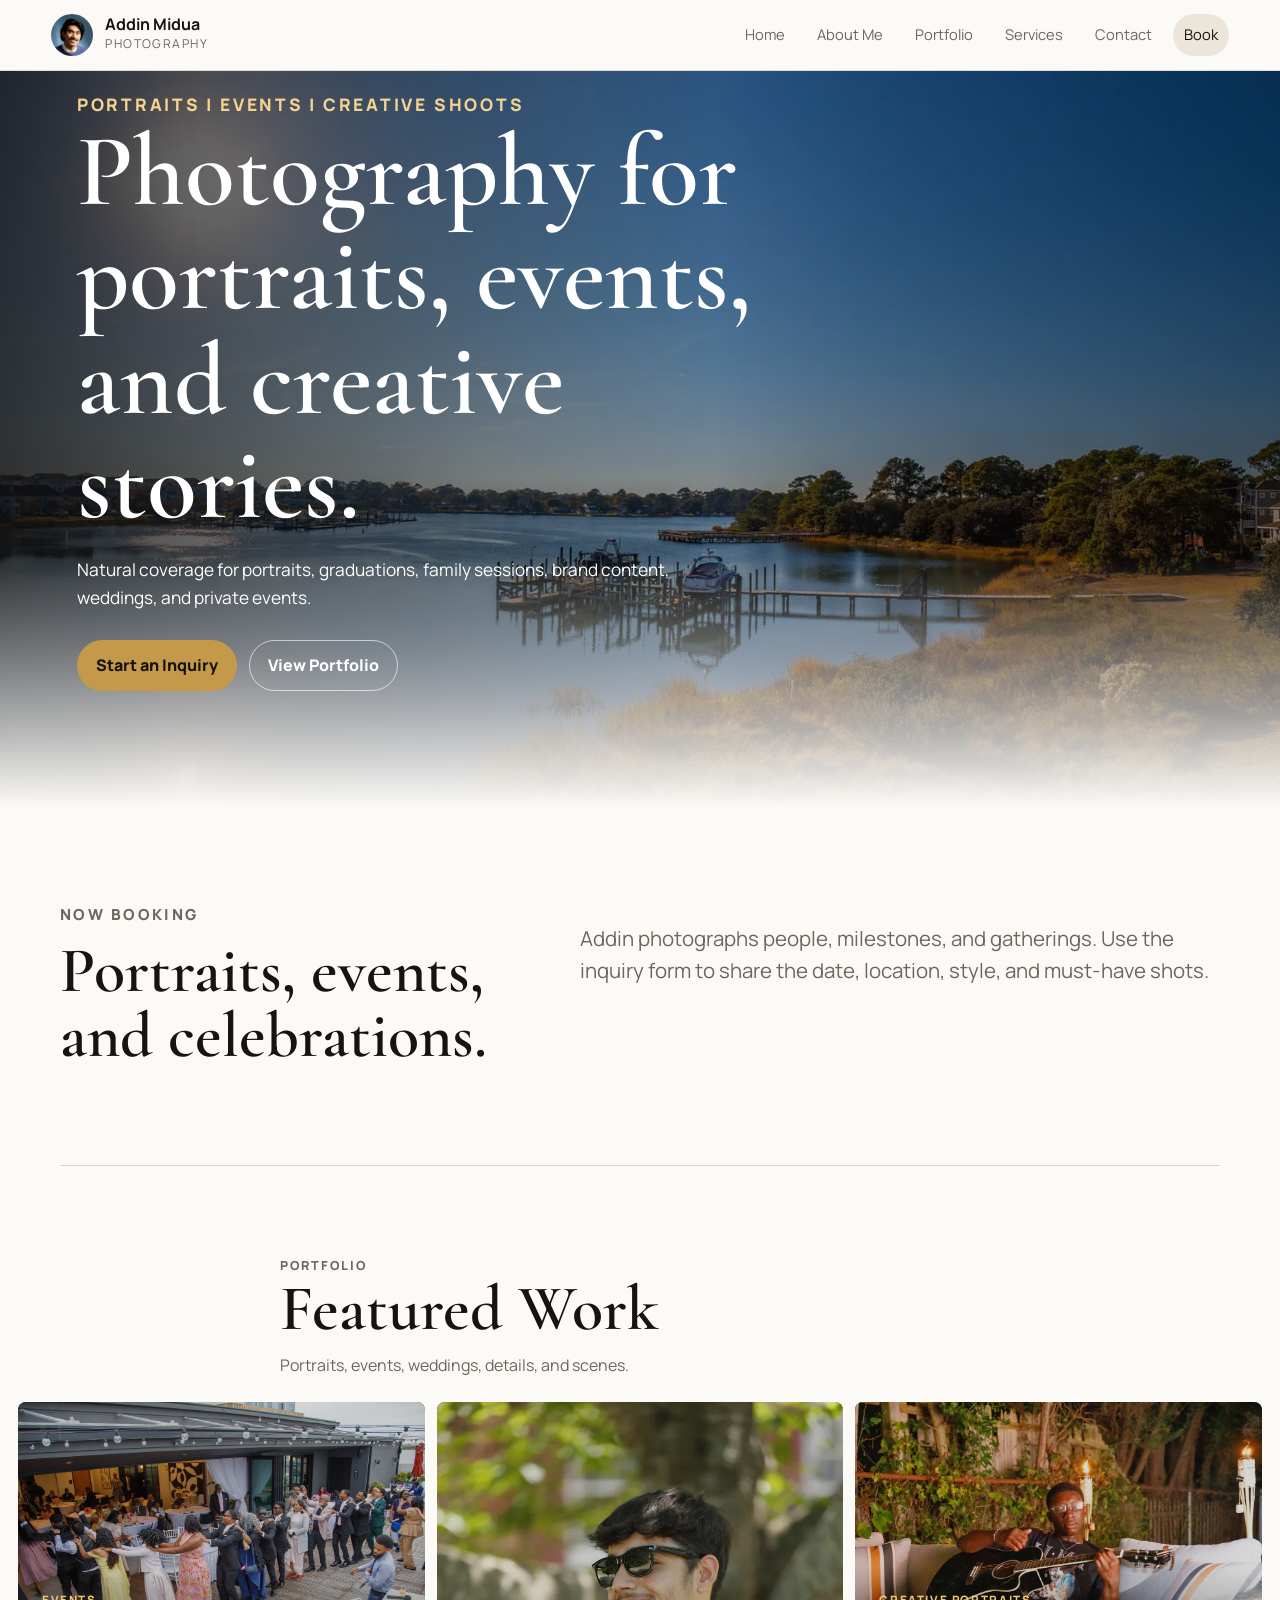
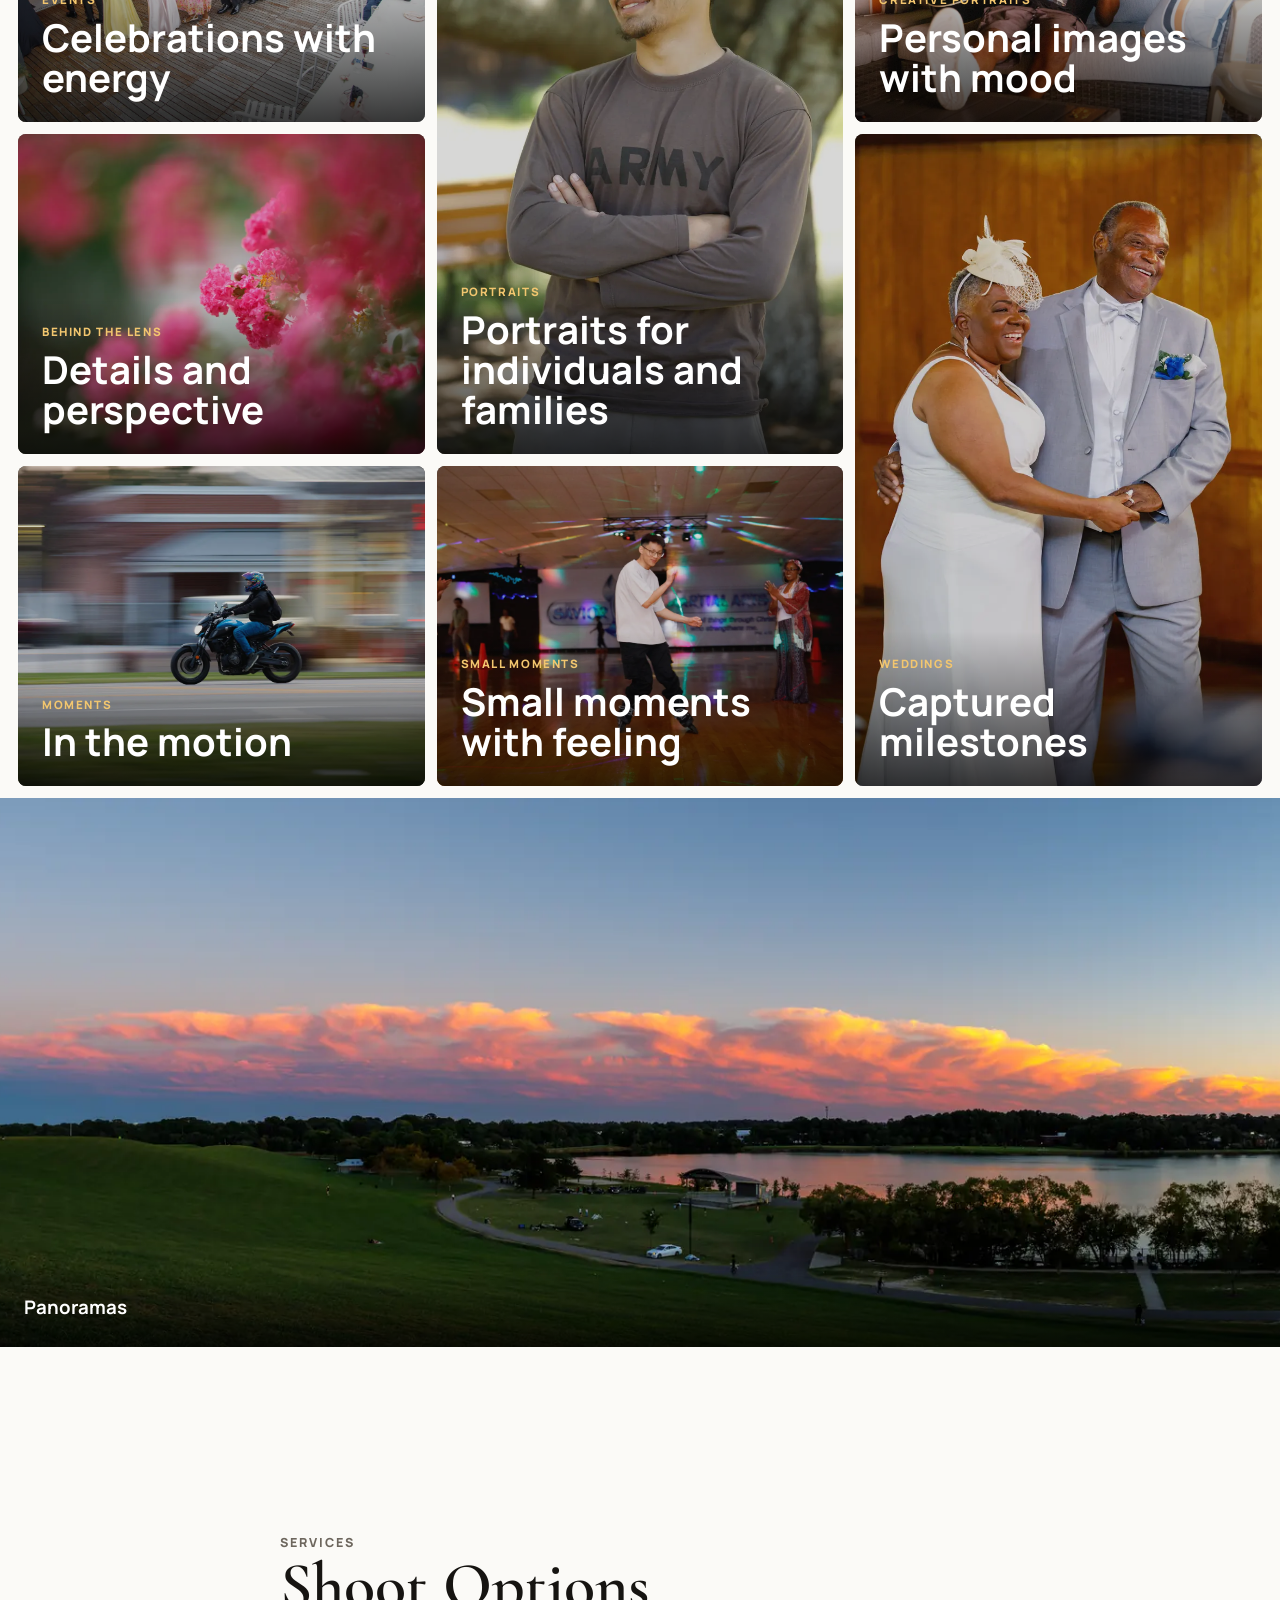
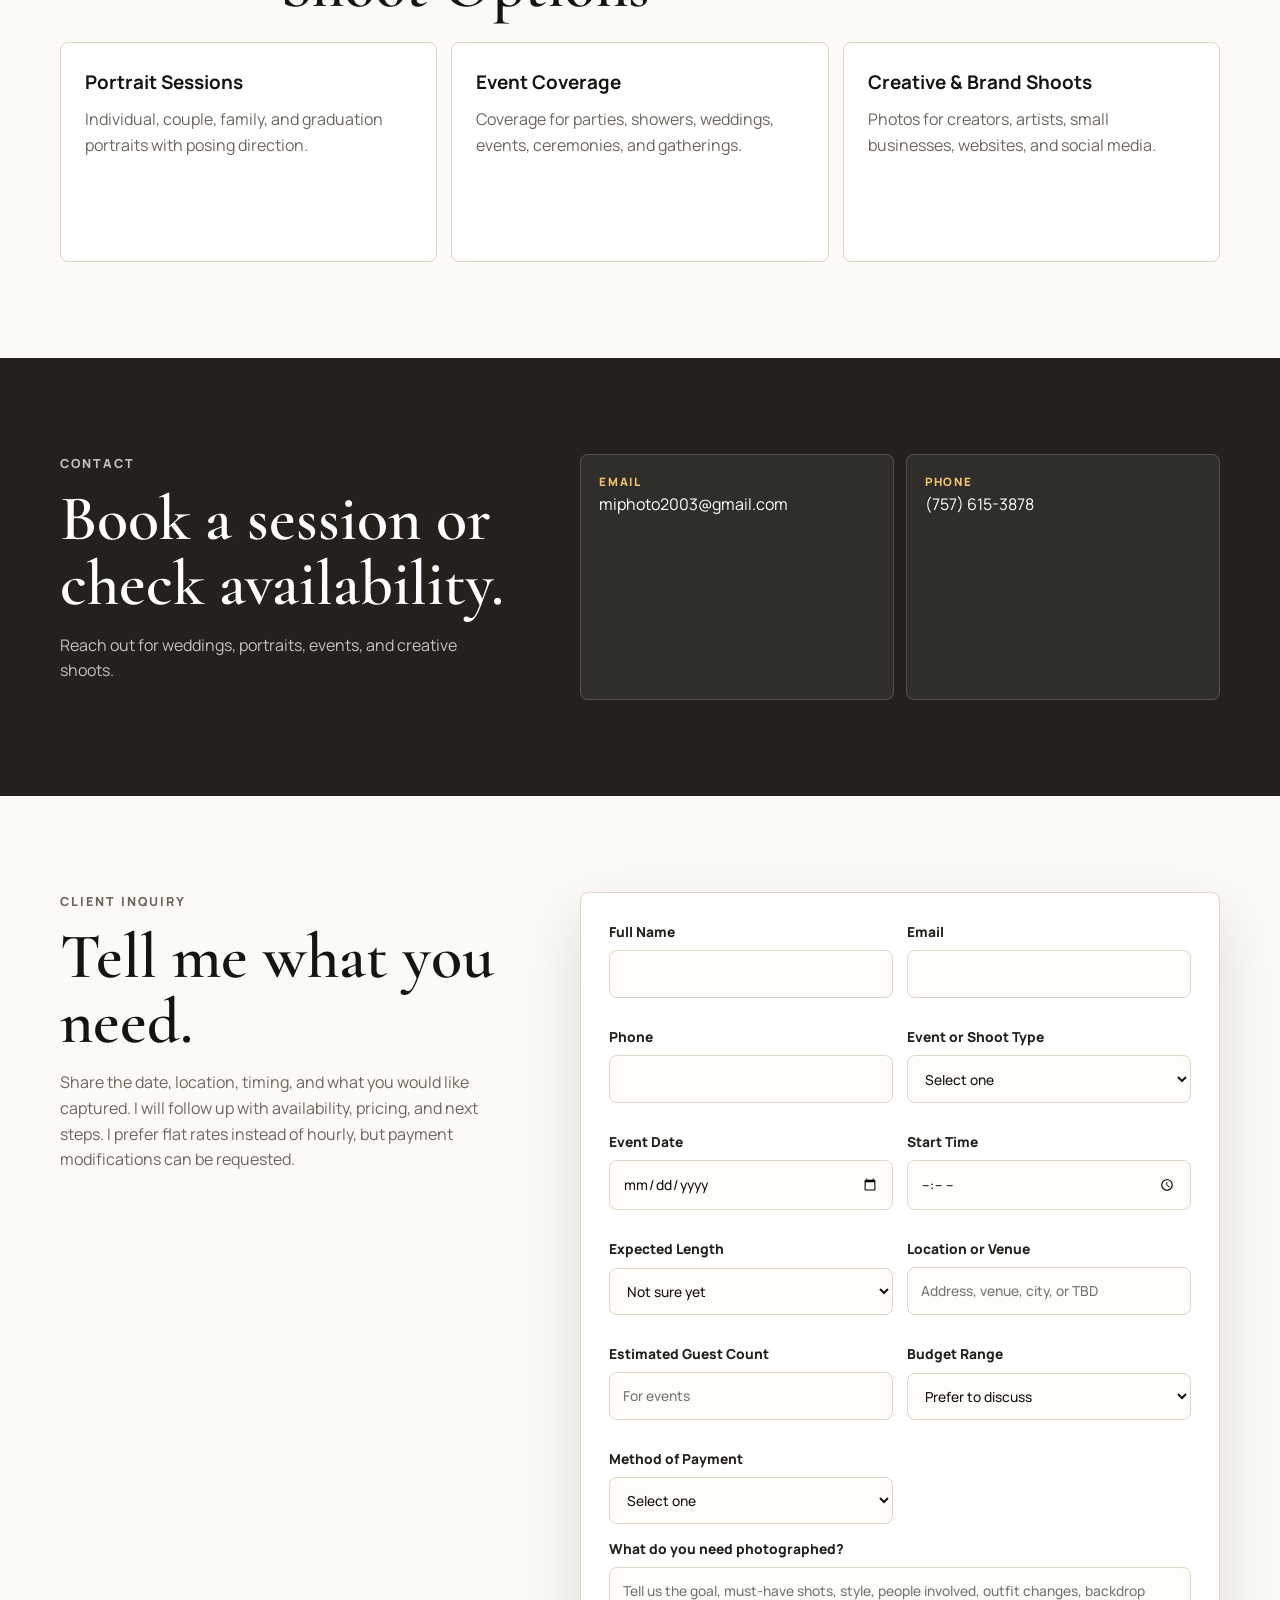
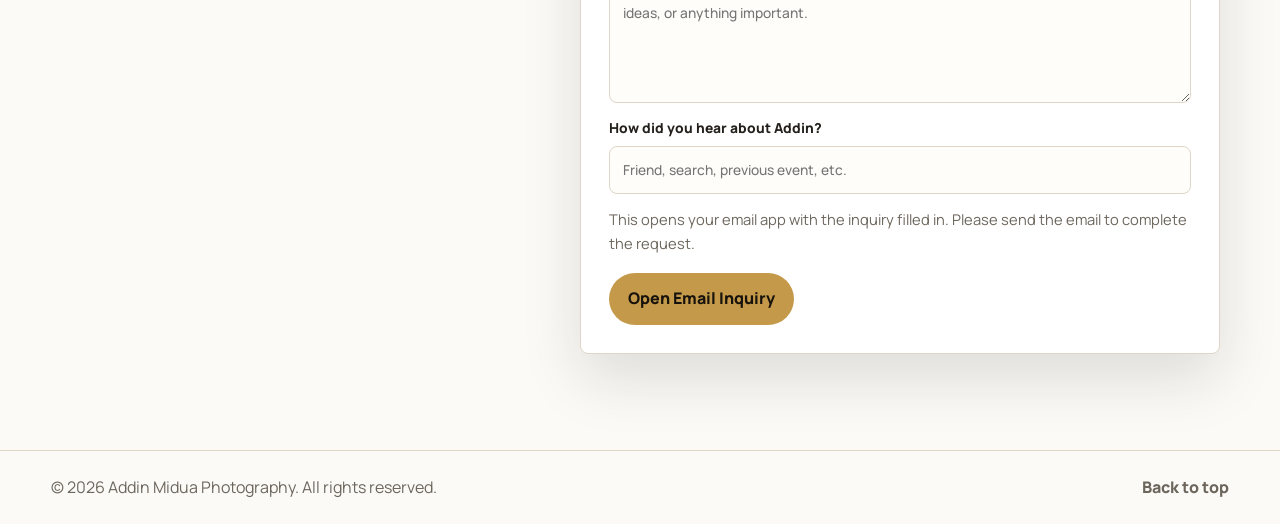
==== commit 02d2922e: "Use email client for inquiries" ====
--- a/index.html
+++ b/index.html
@@ -9,7 +9,7 @@
   <link rel="preconnect" href="https://fonts.gstatic.com" crossorigin />
   <link href="https://fonts.googleapis.com/css2?family=Cormorant+Garamond:wght@500;600;700&family=Manrope:wght@400;600;700;800&display=swap" rel="stylesheet" />
   <link rel="stylesheet" href="style.css?v=16" />
-  <script src="script.js?v=3" defer></script>
+  <script src="script.js?v=4" defer></script>
 </head>
 
 <body>
@@ -218,11 +218,9 @@
         class="booking-form"
         name="photo-shoot-inquiry"
         method="POST"
-        action="https://formsubmit.co/miphoto2003@gmail.com"
+        action="mailto:miphoto2003@gmail.com?subject=New%20photography%20inquiry%20from%20Addin%20Midua%20Photography"
+        enctype="text/plain"
       >
-        <input type="hidden" name="_subject" value="New photography inquiry from Addin Midua Photography" />
-        <input type="hidden" name="_template" value="table" />
-        <input type="hidden" name="_captcha" value="false" />
         <input type="hidden" name="_honey" value="" />
         <p class="hidden">
           <label>Leave this field empty: <input name="website" /></label>
@@ -323,7 +321,9 @@
           <input name="referral_source" type="text" placeholder="Friend, search, previous event, etc." />
         </label>
 
-        <button class="button primary" type="submit">Send Inquiry</button>
+        <p class="form-note">This opens your email app with the inquiry filled in. Please send the email to complete the request.</p>
+
+        <button class="button primary" type="submit">Open Email Inquiry</button>
       </form>
     </section>
   </main>
--- a/style.css
+++ b/style.css
@@ -517,6 +517,12 @@
 
 .hidden {
   display: none;
+}
+
+.form-note {
+  margin: 2px 0 18px;
+  color: var(--muted);
+  font-size: 0.92rem;
 }
 
 .lightbox {
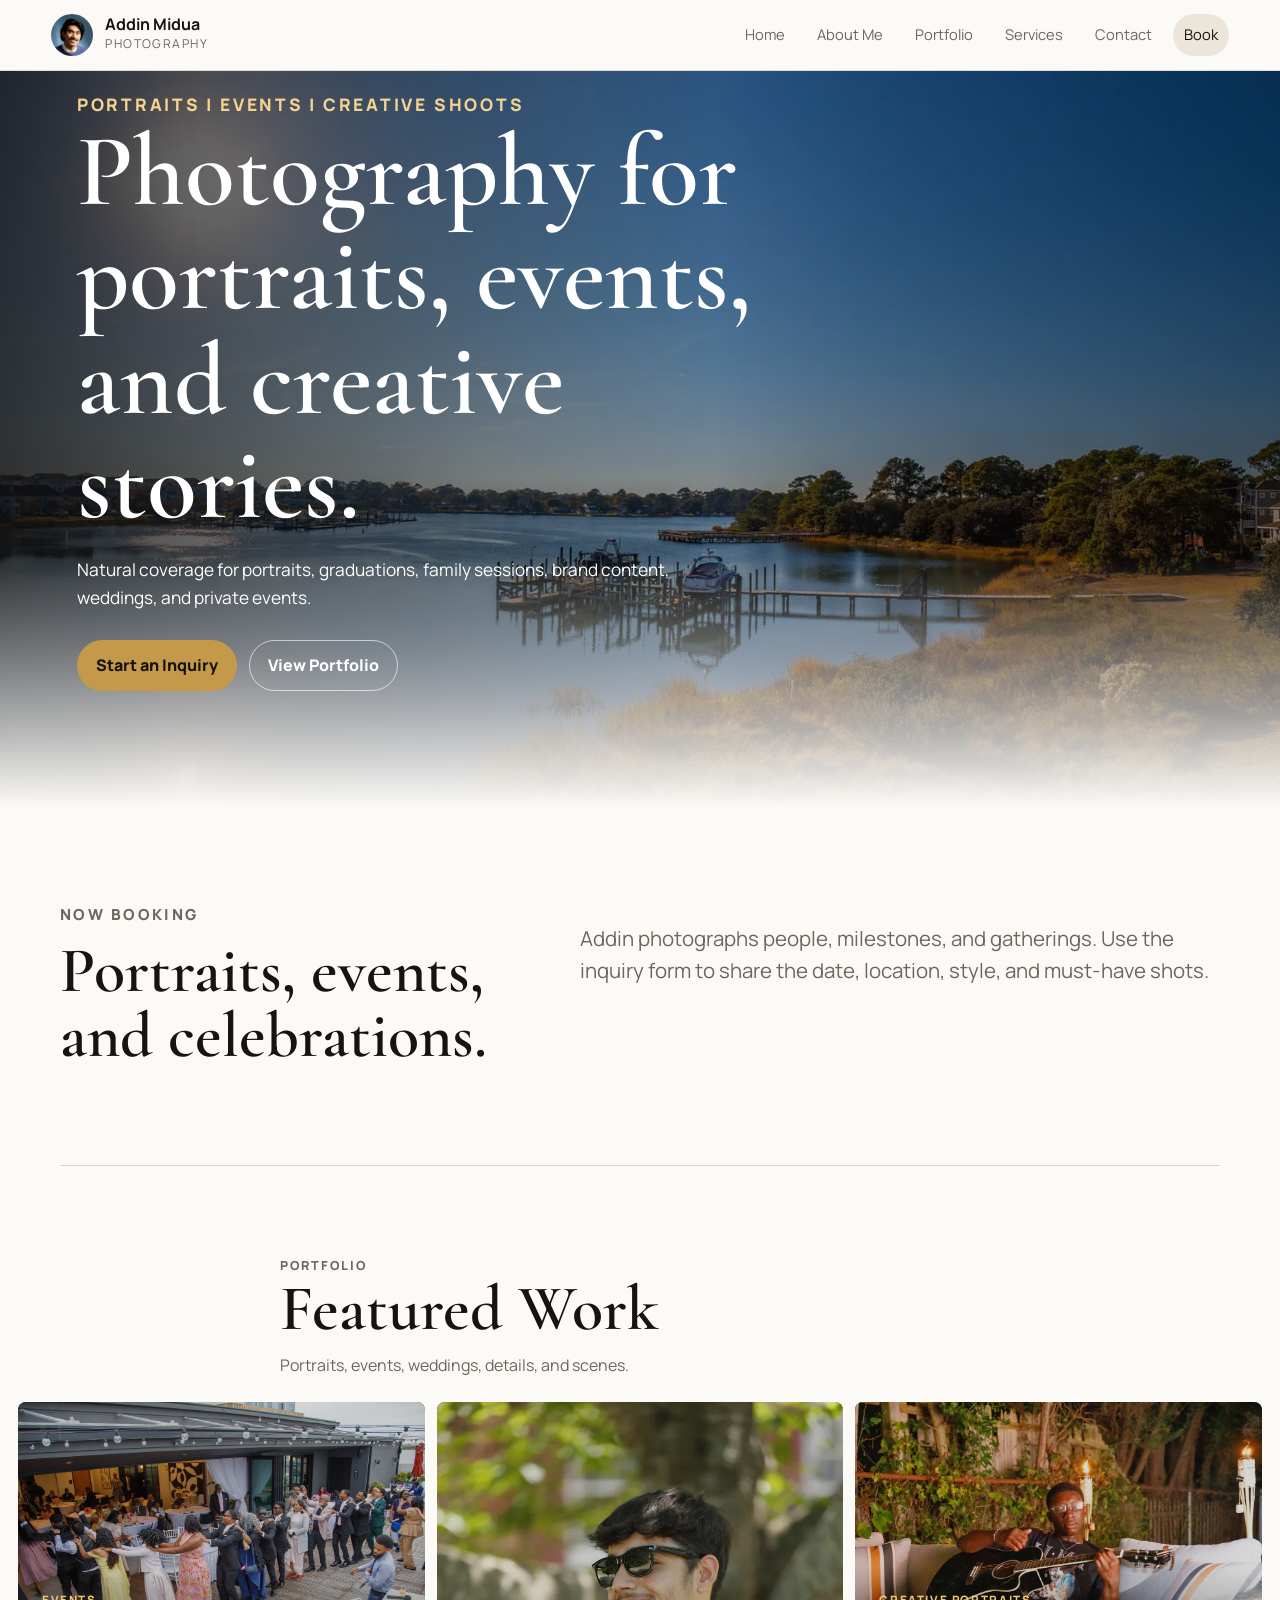
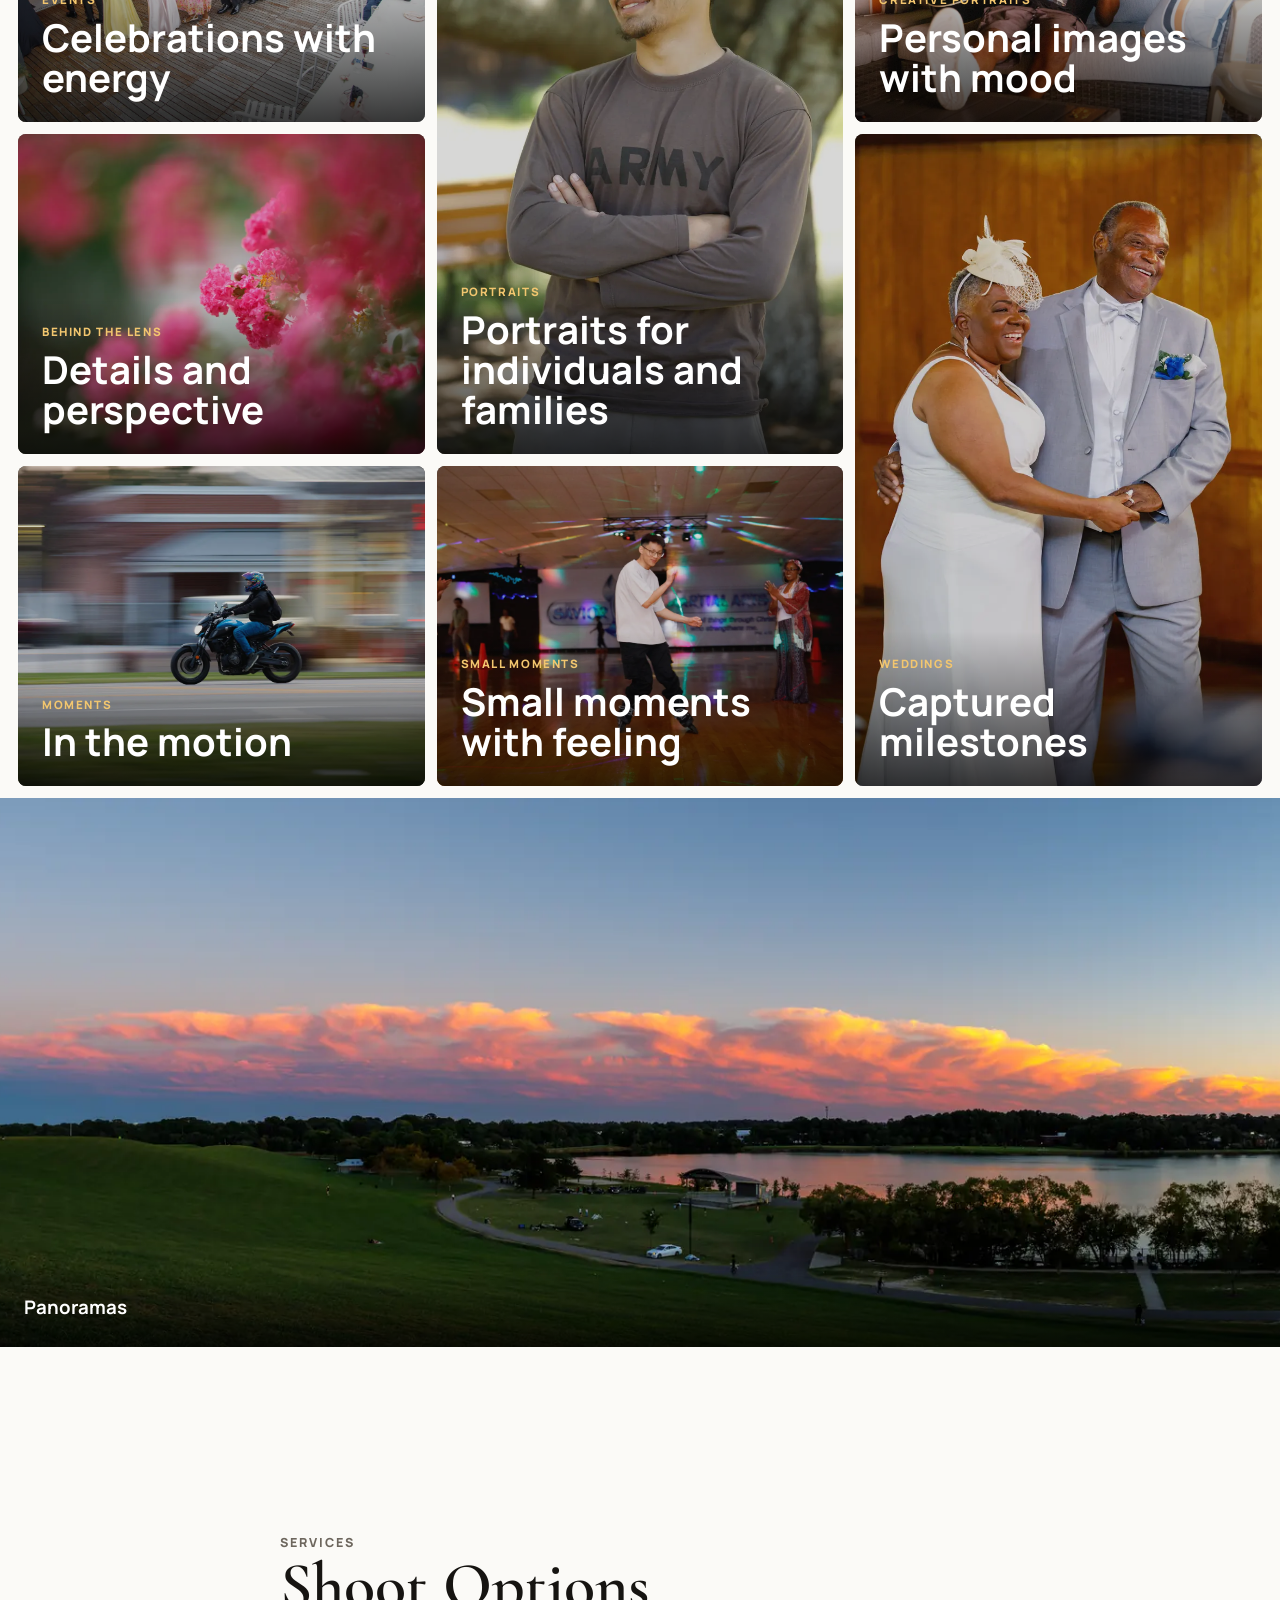
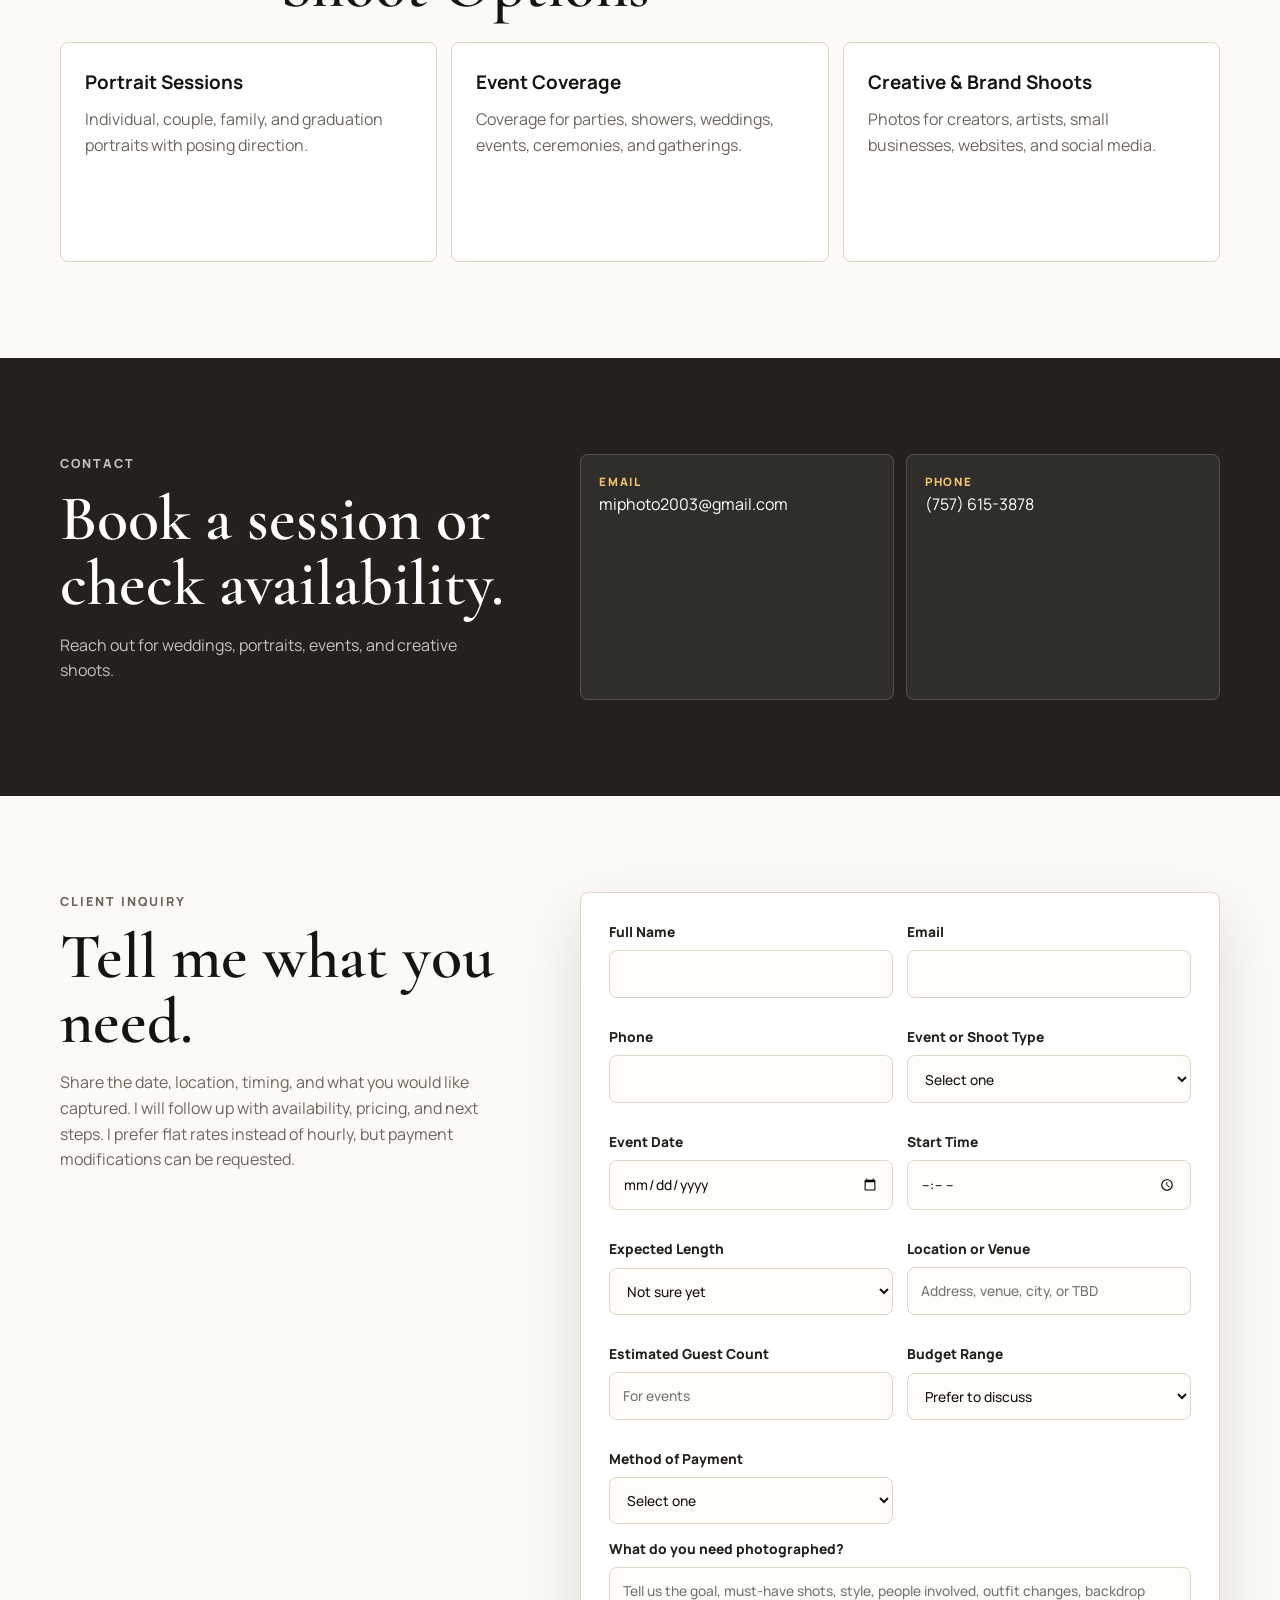
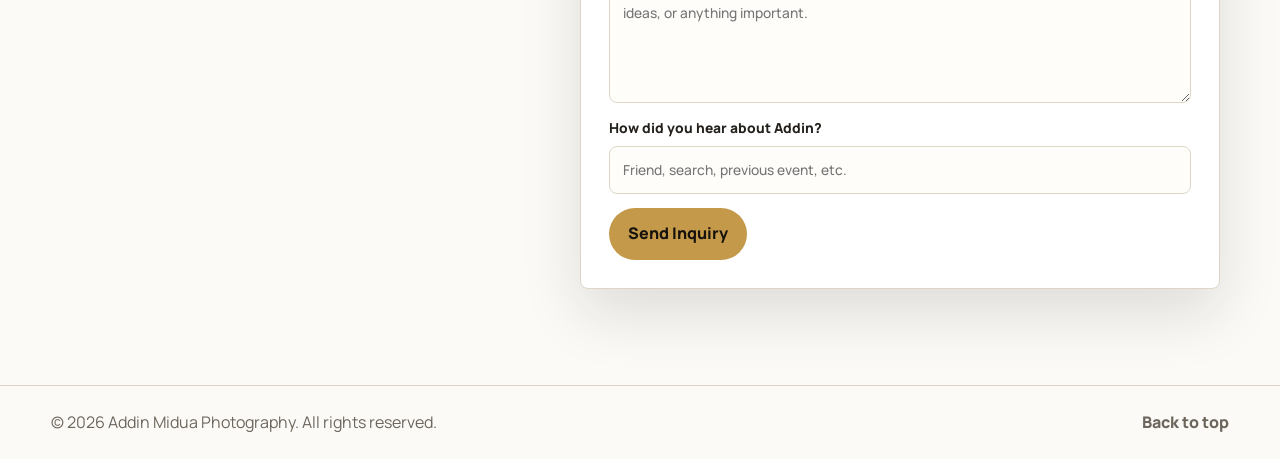
==== commit 1e78bbd7: "Restore automatic inquiry submissions" ====
--- a/index.html
+++ b/index.html
@@ -9,7 +9,7 @@
   <link rel="preconnect" href="https://fonts.gstatic.com" crossorigin />
   <link href="https://fonts.googleapis.com/css2?family=Cormorant+Garamond:wght@500;600;700&family=Manrope:wght@400;600;700;800&display=swap" rel="stylesheet" />
   <link rel="stylesheet" href="style.css?v=16" />
-  <script src="script.js?v=4" defer></script>
+  <script src="script.js?v=5" defer></script>
 </head>
 
 <body>
@@ -218,9 +218,12 @@
         class="booking-form"
         name="photo-shoot-inquiry"
         method="POST"
-        action="mailto:miphoto2003@gmail.com?subject=New%20photography%20inquiry%20from%20Addin%20Midua%20Photography"
-        enctype="text/plain"
+        action="https://formsubmit.co/miphoto2003@gmail.com"
       >
+        <input type="hidden" name="_subject" value="New photography inquiry from Addin Midua Photography" />
+        <input type="hidden" name="_template" value="table" />
+        <input type="hidden" name="_captcha" value="false" />
+        <input type="hidden" name="_next" value="https://addinmidua.com/thanks.html" />
         <input type="hidden" name="_honey" value="" />
         <p class="hidden">
           <label>Leave this field empty: <input name="website" /></label>
@@ -321,9 +324,7 @@
           <input name="referral_source" type="text" placeholder="Friend, search, previous event, etc." />
         </label>
 
-        <p class="form-note">This opens your email app with the inquiry filled in. Please send the email to complete the request.</p>
-
-        <button class="button primary" type="submit">Open Email Inquiry</button>
+        <button class="button primary" type="submit">Send Inquiry</button>
       </form>
     </section>
   </main>
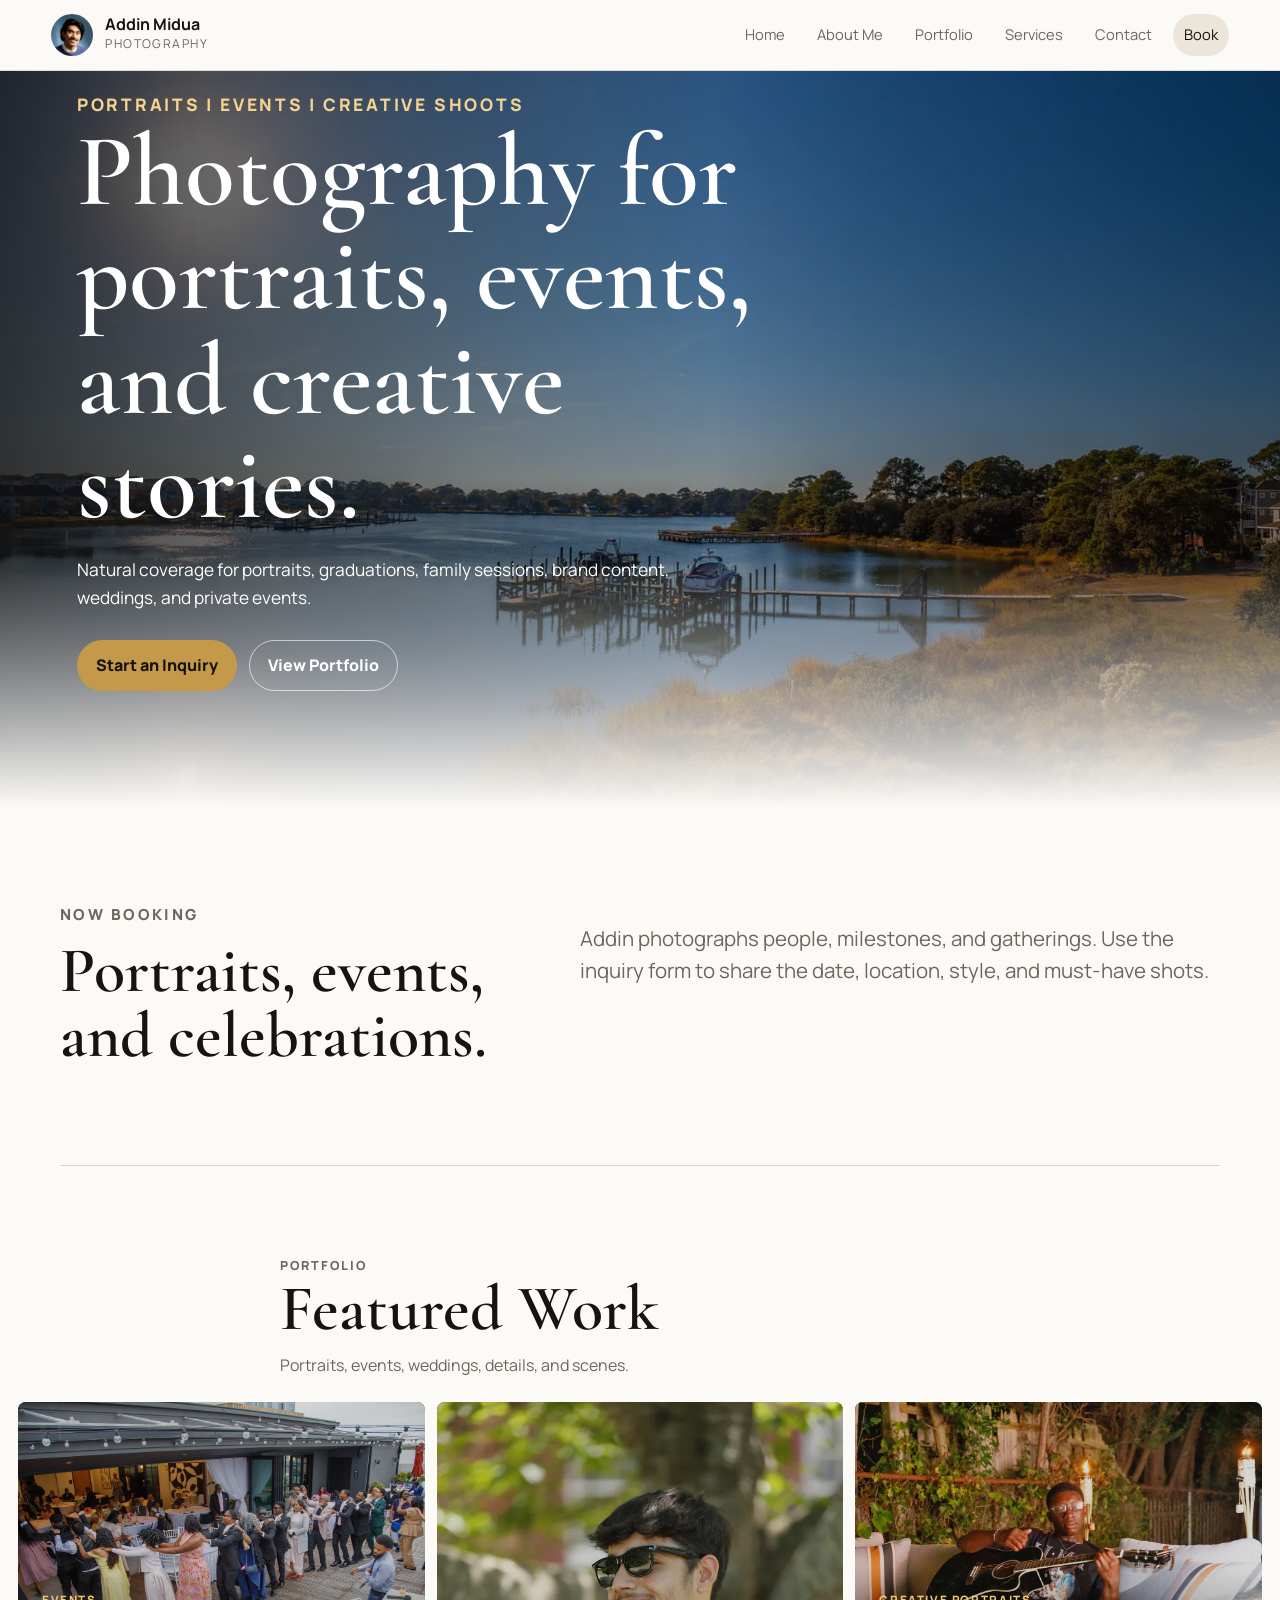
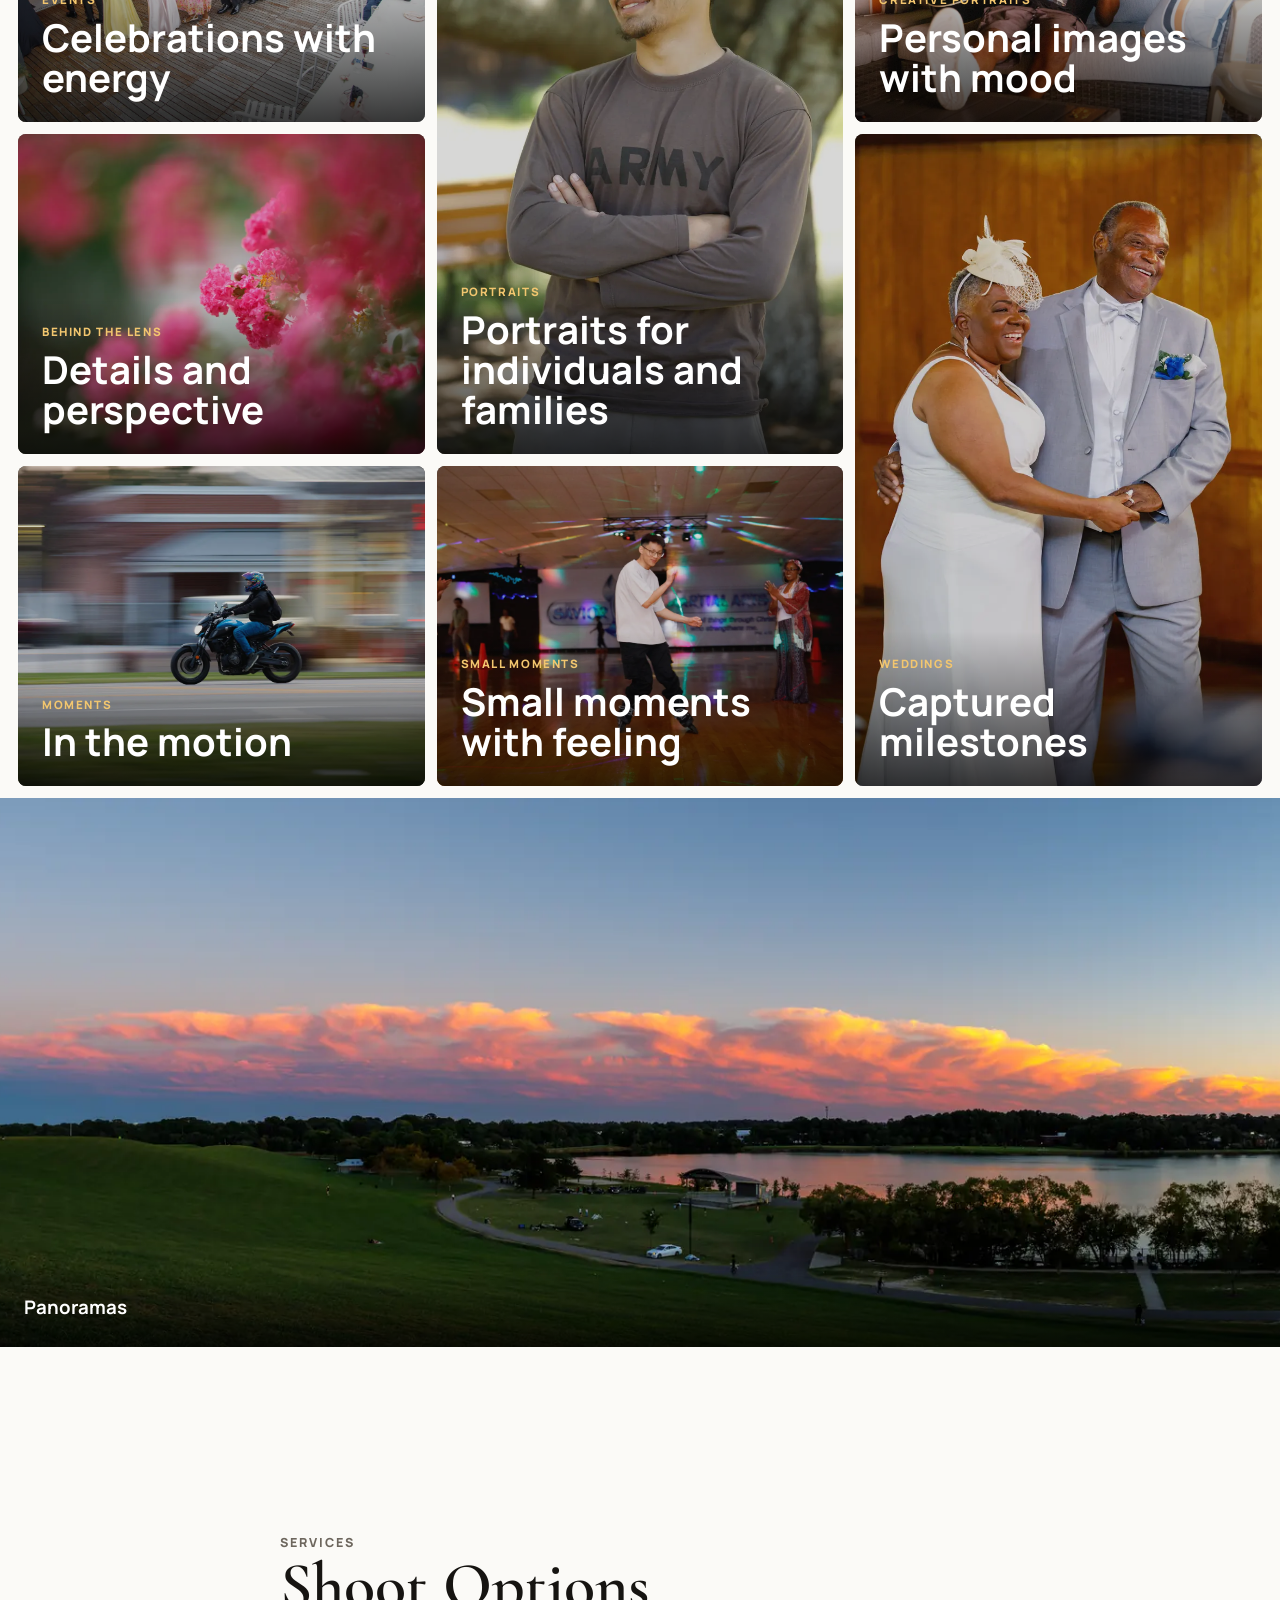
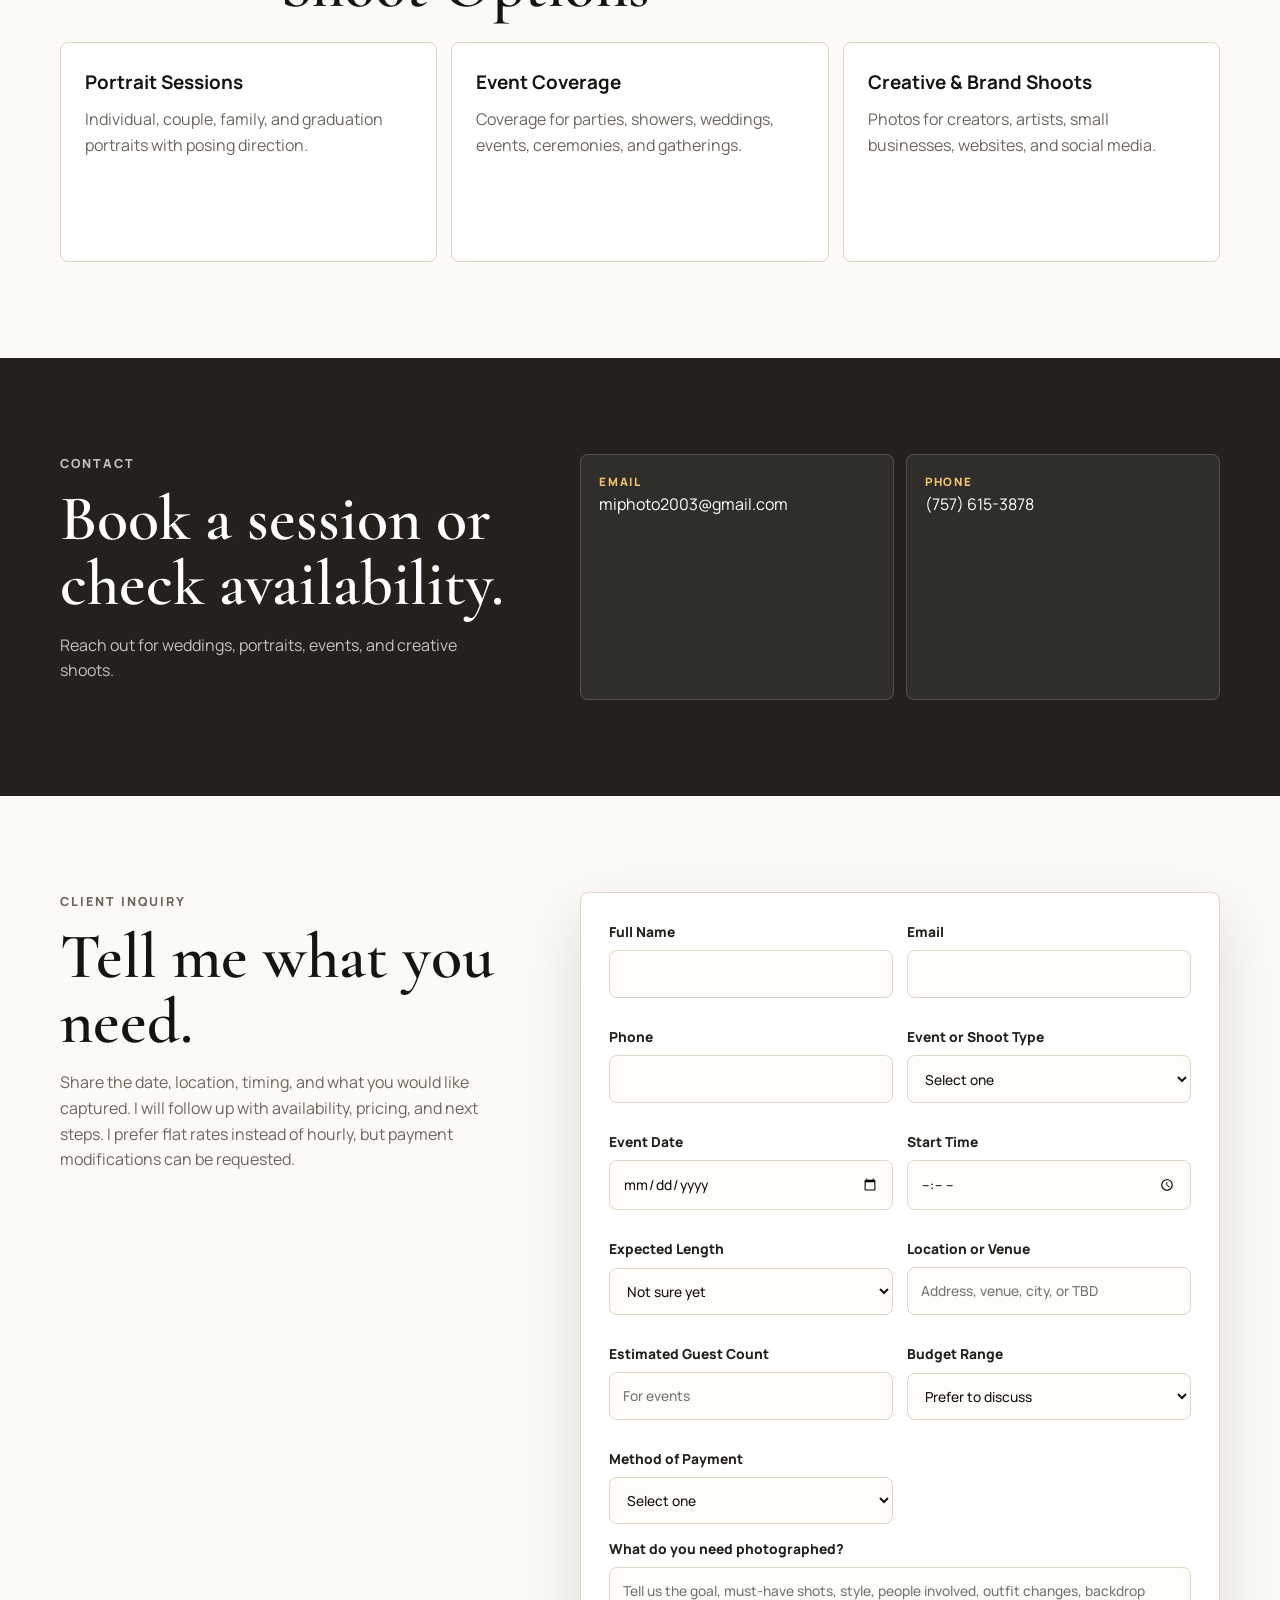
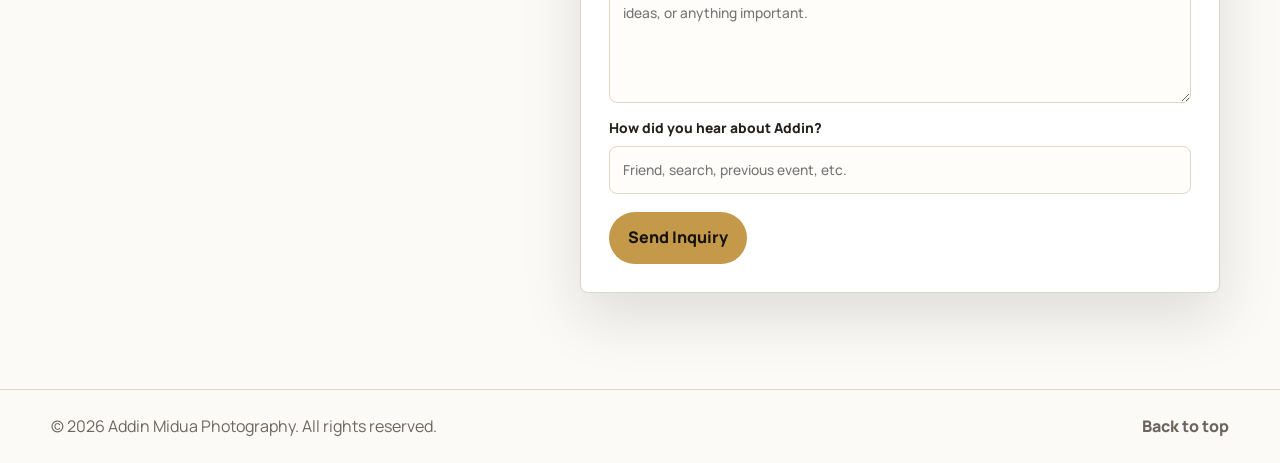
==== commit bc2fd72d: "Switch inquiry form provider" ====
--- a/index.html
+++ b/index.html
@@ -9,7 +9,7 @@
   <link rel="preconnect" href="https://fonts.gstatic.com" crossorigin />
   <link href="https://fonts.googleapis.com/css2?family=Cormorant+Garamond:wght@500;600;700&family=Manrope:wght@400;600;700;800&display=swap" rel="stylesheet" />
   <link rel="stylesheet" href="style.css?v=16" />
-  <script src="script.js?v=5" defer></script>
+  <script src="script.js?v=6" defer></script>
 </head>
 
 <body>
@@ -218,13 +218,10 @@
         class="booking-form"
         name="photo-shoot-inquiry"
         method="POST"
-        action="https://formsubmit.co/miphoto2003@gmail.com"
+        action="https://formspree.io/f/xlgvvjnn"
       >
         <input type="hidden" name="_subject" value="New photography inquiry from Addin Midua Photography" />
-        <input type="hidden" name="_template" value="table" />
-        <input type="hidden" name="_captcha" value="false" />
-        <input type="hidden" name="_next" value="https://addinmidua.com/thanks.html" />
-        <input type="hidden" name="_honey" value="" />
+        <input type="hidden" name="_gotcha" value="" />
         <p class="hidden">
           <label>Leave this field empty: <input name="website" /></label>
         </p>
@@ -324,6 +321,8 @@
           <input name="referral_source" type="text" placeholder="Friend, search, previous event, etc." />
         </label>
 
+        <p class="form-note" id="formStatus" aria-live="polite"></p>
+
         <button class="button primary" type="submit">Send Inquiry</button>
       </form>
     </section>
